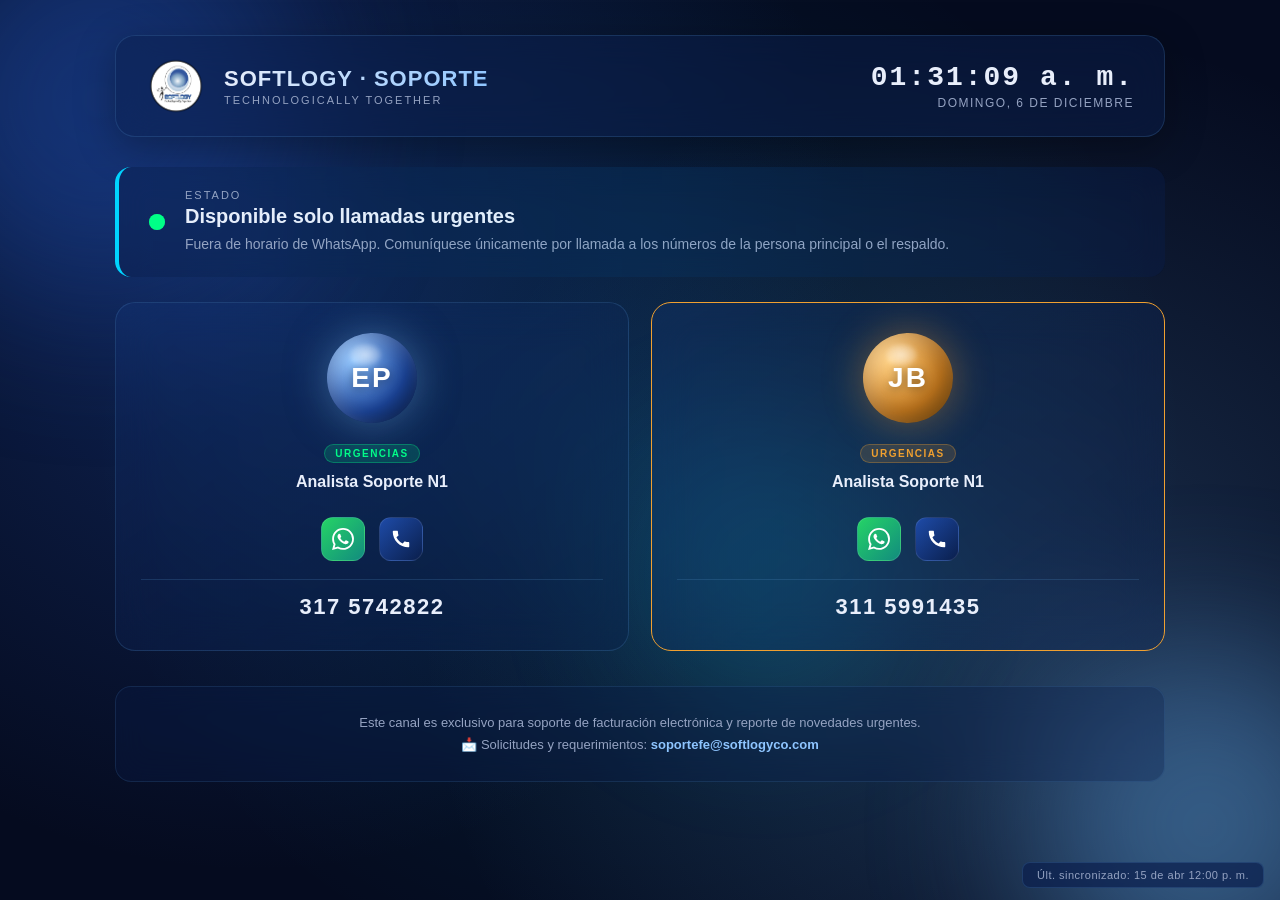
==== index.html @ dce845c4 "Update index.html" ====
<!DOCTYPE html>
<html lang="es">
<head>
<meta charset="UTF-8">
<meta name="viewport" content="width=device-width, initial-scale=1.0">
<title>Softlogy - Soporte Técnico</title>
<link rel="stylesheet" href="styles.css">
</head>
<body>
<div class="orb o1"></div>
<div class="orb o2"></div>
<div class="orb o3"></div>

<div class="container">

  <div class="header">
    <div class="brand">
      <img src="logo.png" alt="Softlogy" class="brand-logo">
      <div class="brand-text">
        <h1>SOFTLOGY &middot; SOPORTE</h1>
        <div class="tagline">Technologically Together</div>
      </div>
    </div>
    <div class="clock-box">
      <div class="clock" id="clock">--:--:--</div>
      <div class="date" id="date">&mdash;</div>
    </div>
  </div>

  <div class="shift-indicator">
    <div class="pulse-ring" id="pulse-ring"></div>
    <div class="shift-info">
      <div class="shift-label" id="shift-label">Estado</div>
      <div class="shift-name" id="shift-name">&mdash;</div>
      <div class="shift-message" id="shift-message">Cargando informaci&oacute;n de disponibilidad...</div>
    </div>
  </div>

  <div class="admin-only" id="week-indicator">Semana de rotaci&oacute;n: --</div>

  <div class="grid" id="contacts-grid">
    <div class="status-msg">Cargando contactos...</div>
  </div>

  <div id="fuera-horario" class="fuera-horario" style="display:none;">
    <div class="fuera-icon">&#x1F319;</div>
    <h2>Fuera de horario de atenci&oacute;n</h2>
    <p>Nuestro horario de soporte por WhatsApp es de <strong>lunes a domingo, 7:00 a.m. a 10:00 p.m.</strong></p>
    <div class="emergencia-box">
      <div class="emergencia-titulo">&#x1F4DE; Emergencias fuera de horario</div>
      <div class="emergencia-numeros">
        <a href="tel:+573115991435" class="emergencia-tel">311 5991435</a>
        <span class="emergencia-sep">/</span>
        <a href="tel:+573175014031" class="emergencia-tel">317 5014031</a>
      </div>
    </div>
    <div class="emergencia-correo">
      &#x1F4E9; Solicitudes y requerimientos: <a href="mailto:soportefe@softlogyco.com"><strong>soportefe@softlogyco.com</strong></a>
    </div>
  </div>

  <div class="footer">
    Este canal es exclusivo para soporte de facturaci&oacute;n electr&oacute;nica y reporte de novedades urgentes.<br>
    &#x1F4E9; Solicitudes y requerimientos: <strong>soportefe@softlogyco.com</strong>
  </div>

  <div class="bitacora" id="bitacora"></div>

</div>

<script>
// ============================================================
// CONFIG
// ============================================================
const TURNOS_URL  = 'turnos.json';
const PAREJAS_URL = 'parejas.json';
const ES_ADMIN = window.location.search.includes('admin');

// Simulaci\u00f3n de hora para pruebas: ?hora=0 ... ?hora=23
const HORA_SIMULADA = (function() {
  const m = window.location.search.match(/[?&]hora=(\d{1,2})/);
  if (!m) return null;
  const h = parseInt(m[1], 10);
  return (h >= 0 && h <= 23) ? h : null;
})();

// ============================================================
// SVG Icons
// ============================================================
const waSvg = '<svg class="ch-icon" viewBox="0 0 24 24"><path d="M17.472 14.382c-.297-.149-1.758-.867-2.03-.967-.273-.099-.471-.148-.67.15-.197.297-.767.966-.94 1.164-.173.199-.347.223-.644.075-.297-.15-1.255-.463-2.39-1.475-.883-.788-1.48-1.761-1.653-2.059-.173-.297-.018-.458.13-.606.134-.133.298-.347.446-.52.149-.174.198-.298.298-.497.099-.198.05-.371-.025-.52-.075-.149-.669-1.612-.916-2.207-.242-.579-.487-.5-.669-.51-.173-.008-.371-.01-.57-.01-.198 0-.52.074-.792.372-.272.297-1.04 1.016-1.04 2.479 0 1.462 1.065 2.875 1.213 3.074.149.198 2.096 3.2 5.077 4.487.709.306 1.262.489 1.694.625.712.227 1.36.195 1.871.118.571-.085 1.758-.719 2.006-1.413.248-.694.248-1.289.173-1.413-.074-.124-.272-.198-.57-.347m-5.421 7.403h-.004a9.87 9.87 0 01-5.031-1.378l-.361-.214-3.741.982.998-3.648-.235-.374a9.86 9.86 0 01-1.51-5.26c.001-5.45 4.436-9.884 9.888-9.884 2.64 0 5.122 1.03 6.988 2.898a9.825 9.825 0 012.893 6.994c-.003 5.45-4.437 9.884-9.885 9.884m8.413-18.297A11.815 11.815 0 0012.05 0C5.495 0 .16 5.335.157 11.892c0 2.096.547 4.142 1.588 5.945L.057 24l6.305-1.654a11.882 11.882 0 005.683 1.448h.005c6.554 0 11.89-5.335 11.893-11.893a11.821 11.821 0 00-3.48-8.413z"/></svg>';
const phoneSvg = '<svg class="ch-icon" viewBox="0 0 24 24"><path d="M20.01 15.38c-1.23 0-2.42-.2-3.53-.56-.35-.12-.74-.03-1.01.24l-1.57 1.97c-2.83-1.35-5.48-3.9-6.89-6.83l1.95-1.66c.27-.28.35-.67.24-1.02-.37-1.11-.56-2.3-.56-3.53 0-.54-.45-.99-.99-.99H4.19C3.65 3 3 3.24 3 3.99 3 13.28 10.73 21 20.01 21c.71 0 .99-.63.99-1.18v-3.45c0-.54-.45-.99-.99-.99z"/></svg>';

// ============================================================
// UTILIDADES
// ============================================================

function getSemanaRotacion(fechaInicio) {
  const inicio = new Date(fechaInicio + 'T00:00:00');
  const ahora  = new Date();
  const diffMs = ahora - inicio;
  const diffSemanas = Math.floor(diffMs / (7 * 24 * 60 * 60 * 1000));
  return (diffSemanas % 5) + 1;
}

function getTurnoActual() {
  const hora = (HORA_SIMULADA !== null) ? HORA_SIMULADA : new Date().getHours();
  if (hora >= 7 && hora < 16) return {
    tipo: 'diurno',
    nombre: 'Soporte disponible',
    mensaje: 'Nuestro equipo est\u00e1 listo para atenderle. Comun\u00edquese por WhatsApp o llamada.',
    disponible: true
  };
  if (hora >= 16 && hora < 22) return {
    tipo: 'tarde',
    nombre: 'Soporte disponible',
    mensaje: 'Estamos atendiendole. Comun\u00edquese con las l\u00edneas habilitadas.',
    disponible: true
  };
  return {
    tipo: 'noche',
    nombre: 'Disponible solo llamadas urgentes',
    mensaje: 'Fuera de horario de WhatsApp. Comun\u00edquese \u00fanicamente por llamada a los n\u00fameros de la persona principal o el respaldo.',
    disponible: true
  };
}

async function fetchJSON(url) {
  const res = await fetch(url + '?v=' + Date.now());
  if (!res.ok) throw new Error('No se pudo cargar ' + url);
  return res.json();
}

// ============================================================
// RENDER
// ============================================================

function crearTarjeta(nombre, telefono, rol, badge, isBackup, codigo) {
  const phoneClean = telefono.replace(/\s/g, '');
  const cod = codigo || nombre.charAt(0);
  const card = document.createElement('div');
  card.className = 'card' + (isBackup ? ' backup' : '');
  card.innerHTML =
    '<div class="card-orb">' + cod + '</div>' +
    '<div class="badge ' + (isBackup ? 'backup-badge' : 'active') + '">' + badge + '</div>' +
    '<div class="position">' + rol + '</div>' +
    '<div class="channels">' +
      '<a href="https://wa.me/57' + phoneClean + '" target="_blank" class="ch-btn wa" title="WhatsApp">' + waSvg + '</a>' +
      '<a href="tel:+57' + phoneClean + '" class="ch-btn tel" title="Llamar">' + phoneSvg + '</a>' +
    '</div>' +
    '<a href="tel:+57' + phoneClean + '" class="phone-display">' + telefono + '</a>';
  return card;
}

async function renderContactos() {
  const grid = document.getElementById('contacts-grid');
  const fueraHorario = document.getElementById('fuera-horario');
  const pulseRing = document.getElementById('pulse-ring');
  const turno = getTurnoActual();

  document.getElementById('shift-name').textContent = turno.nombre;
  document.getElementById('shift-message').textContent = turno.mensaje;
  document.getElementById('shift-label').textContent = turno.disponible ? 'Estado' : 'Estado';

  // Mostrar/ocultar elementos admin
  if (ES_ADMIN) {
    document.querySelectorAll('.admin-only').forEach(function(el) { el.style.display = ''; });
  }

  // Cambiar indicador visual según disponibilidad
  if (!turno.disponible) {
    pulseRing.classList.add('offline');
    document.querySelector('.shift-indicator').classList.add('offline');
  } else {
    pulseRing.classList.remove('offline');
    document.querySelector('.shift-indicator').classList.remove('offline');
  }

  let parejas, turnos;

  try {
    parejas = await fetchJSON(PAREJAS_URL);
  } catch (e) {
    grid.innerHTML = '<div class="status-msg error">Error al cargar configuraci\u00f3n: ' + e.message + '</div>';
    return;
  }

  const semana = getSemanaRotacion(parejas.semanaInicio);
  const rotacionActual = parejas.rotacion.find(function(r) { return r.semana === semana; });
  document.getElementById('week-indicator').textContent = 'Semana de rotaci\u00f3n: ' + semana + ' de 5';

  try {
    turnos = await fetchJSON(TURNOS_URL);
  } catch (e) {
    turnos = null;
  }

  grid.innerHTML = '';

  // Siempre mostrar contactos, ocultar panel de fuera de horario
  grid.style.display = '';
  fueraHorario.style.display = 'none';

  if (turno.tipo === 'diurno') {
    Object.keys(parejas.equipos).forEach(function(nombre) {
      if (rotacionActual && nombre === rotacionActual.soporte1) return;
      const persona = parejas.equipos[nombre];
      grid.appendChild(crearTarjeta(nombre, persona.tel, persona.rol, 'Disponible', false, persona.cod));
    });

  } else if (turno.tipo === 'tarde' || turno.tipo === 'noche') {
    if (rotacionActual) {
      const s1 = rotacionActual.soporte1;
      const s2 = rotacionActual.soporte2;
      const badgePrincipal = turno.tipo === 'noche' ? 'Urgencias' : 'Disponible';
      const badgeBackup    = turno.tipo === 'noche' ? 'Urgencias' : 'Respaldo';
      if (s1 && parejas.equipos[s1]) {
        grid.appendChild(crearTarjeta(s1, parejas.equipos[s1].tel, parejas.equipos[s1].rol, badgePrincipal, false, parejas.equipos[s1].cod));
      }
      if (s2 && parejas.equipos[s2]) {
        grid.appendChild(crearTarjeta(s2, parejas.equipos[s2].tel, parejas.equipos[s2].rol, badgeBackup, true, parejas.equipos[s2].cod));
      }
    }
  }

  if (grid.children.length === 0) {
    grid.innerHTML = '<div class="status-msg">No hay contactos disponibles en este momento.</div>';
  }

  // Bitácora
  const bitacora = document.getElementById('bitacora');
  if (turnos && turnos.actualizado) {
    const fecha = new Date(turnos.actualizado);
    bitacora.textContent = '\u00dalt. sincronizado: ' +
      fecha.toLocaleDateString('es-CO', { day: 'numeric', month: 'short' }) + ' ' +
      fecha.toLocaleTimeString('es-CO', { hour: '2-digit', minute: '2-digit', hour12: true });
  }
}

// ============================================================
// RELOJ
// ============================================================
function actualizarReloj() {
  const ahora = new Date();
  document.getElementById('clock').textContent = ahora.toLocaleTimeString('es-CO', { hour: '2-digit', minute: '2-digit', second: '2-digit', hour12: true });
  document.getElementById('date').textContent  = ahora.toLocaleDateString('es-CO', { weekday: 'long', day: 'numeric', month: 'long' });
}

// ============================================================
// INIT
// ============================================================
renderContactos();
actualizarReloj();
setInterval(actualizarReloj, 1000);
setInterval(renderContactos, 5 * 60 * 1000);
</script>
</body>
</html>
---- styles.css ----
/* ========================================
   SOFTLOGY - Soporte Disponible
   Paleta basada en el logo corporativo
   ======================================== */

* { box-sizing: border-box; margin: 0; padding: 0; }

:root {
  --sl-blue-deep: #0a1f4d;
  --sl-blue-mid: #1e4ba8;
  --sl-blue-light: #5b9bd5;
  --sl-blue-glow: #8ec5ff;
  --sl-accent: #00d4ff;
  --sl-bg-dark: #050b1f;
  --sl-bg-card: rgba(255, 255, 255, 0.05);
  --sl-text: #e8eefb;
  --sl-text-dim: #95a3c2;
  --sl-green: #00ff88;
  --sl-backup: #f0a030;
}

body {
  font-family: 'Segoe UI', 'Inter', Arial, sans-serif;
  background: var(--sl-bg-dark);
  background-image:
    radial-gradient(circle at 20% 30%, rgba(30, 75, 168, 0.4), transparent 50%),
    radial-gradient(circle at 80% 70%, rgba(91, 155, 213, 0.25), transparent 50%),
    radial-gradient(circle at 50% 50%, rgba(0, 212, 255, 0.1), transparent 70%);
  min-height: 100vh;
  color: var(--sl-text);
  overflow-x: hidden;
  position: relative;
}

/* ---- Animated background orbs ---- */
.orb {
  position: fixed;
  border-radius: 50%;
  filter: blur(80px);
  opacity: 0.5;
  animation: float 20s infinite ease-in-out;
  pointer-events: none;
  z-index: 0;
}
.orb.o1 { width: 400px; height: 400px; background: var(--sl-blue-mid); top: -100px; left: -100px; }
.orb.o2 { width: 350px; height: 350px; background: var(--sl-blue-light); bottom: -100px; right: -100px; animation-delay: -10s; }
.orb.o3 { width: 250px; height: 250px; background: var(--sl-accent); top: 50%; left: 50%; animation-delay: -5s; opacity: 0.2; }

@keyframes float {
  0%, 100% { transform: translate(0, 0) scale(1); }
  33% { transform: translate(50px, -30px) scale(1.1); }
  66% { transform: translate(-30px, 50px) scale(0.95); }
}

/* ---- Container ---- */
.container {
  position: relative;
  z-index: 1;
  max-width: 1100px;
  margin: 0 auto;
  padding: 35px 25px 60px;
}

/* ---- Header ---- */
.header {
  display: flex;
  justify-content: space-between;
  align-items: center;
  padding: 20px 30px;
  background: rgba(10, 31, 77, 0.5);
  backdrop-filter: blur(20px);
  border: 1px solid rgba(91, 155, 213, 0.2);
  border-radius: 20px;
  margin-bottom: 30px;
  box-shadow: 0 10px 40px rgba(0, 0, 0, 0.3);
}

.brand {
  display: flex;
  align-items: center;
  gap: 18px;
}

.brand-logo {
  width: 60px;
  height: 60px;
  border-radius: 50%;
  object-fit: contain;
  flex-shrink: 0;
}

.brand-text h1 {
  font-size: 22px;
  font-weight: 700;
  letter-spacing: 1px;
  background: linear-gradient(120deg, var(--sl-text) 0%, var(--sl-blue-glow) 100%);
  -webkit-background-clip: text;
  -webkit-text-fill-color: transparent;
  background-clip: text;
}

.brand-text .tagline {
  font-size: 11px;
  color: var(--sl-text-dim);
  text-transform: uppercase;
  letter-spacing: 2px;
  margin-top: 2px;
}

.clock-box { text-align: right; }

.clock {
  font-size: 28px;
  font-weight: 600;
  color: var(--sl-text);
  font-family: 'Courier New', monospace;
  letter-spacing: 2px;
}

.date {
  font-size: 12px;
  color: var(--sl-text-dim);
  margin-top: 3px;
  text-transform: uppercase;
  letter-spacing: 1.5px;
}

/* ---- Shift Indicator ---- */
.shift-indicator {
  display: flex;
  align-items: center;
  gap: 20px;
  padding: 22px 30px;
  background: rgba(10, 31, 77, 0.4);
  backdrop-filter: blur(15px);
  border-radius: 16px;
  margin-bottom: 25px;
  border-left: 4px solid var(--sl-accent);
  position: relative;
  overflow: hidden;
}

.shift-indicator::before {
  content: '';
  position: absolute;
  top: 0; left: 0;
  width: 100%; height: 100%;
  background: linear-gradient(90deg, transparent, rgba(0, 212, 255, 0.05), transparent);
  animation: scan 4s infinite linear;
}

@keyframes scan {
  0% { transform: translateX(-100%); }
  100% { transform: translateX(100%); }
}

.pulse-ring {
  position: relative;
  width: 16px; height: 16px;
  flex-shrink: 0;
}

.pulse-ring::before, .pulse-ring::after {
  content: '';
  position: absolute;
  top: 50%; left: 50%;
  width: 100%; height: 100%;
  border-radius: 50%;
  background: var(--sl-green);
  transform: translate(-50%, -50%);
}

.pulse-ring::after {
  animation: ping 2s infinite;
  opacity: 0.5;
}

@keyframes ping {
  0% { transform: translate(-50%, -50%) scale(1); opacity: 0.6; }
  100% { transform: translate(-50%, -50%) scale(3); opacity: 0; }
}

.shift-info { flex: 1; }

.shift-label {
  font-size: 11px;
  text-transform: uppercase;
  letter-spacing: 2px;
  color: var(--sl-text-dim);
  margin-bottom: 4px;
}

.shift-name {
  font-size: 20px;
  font-weight: 700;
  color: var(--sl-text);
}

.shift-message {
  font-size: 14px;
  color: var(--sl-text-dim);
  margin-top: 6px;
  line-height: 1.5;
}

/* ---- Semana indicator ---- */
.week-indicator {
  display: inline-block;
  padding: 6px 16px;
  background: rgba(30, 75, 168, 0.3);
  border: 1px solid rgba(91, 155, 213, 0.25);
  border-radius: 30px;
  font-size: 12px;
  color: var(--sl-blue-glow);
  letter-spacing: 1px;
  margin-bottom: 20px;
}

/* ---- Contacts Grid ---- */
.grid {
  display: grid;
  grid-template-columns: repeat(auto-fit, minmax(280px, 1fr));
  gap: 22px;
  margin-bottom: 35px;
}

.card {
  background: linear-gradient(145deg, rgba(30, 75, 168, 0.15), rgba(10, 31, 77, 0.3));
  backdrop-filter: blur(20px);
  border: 1px solid rgba(91, 155, 213, 0.2);
  border-radius: 20px;
  padding: 30px 25px;
  text-align: center;
  transition: all 0.4s cubic-bezier(0.4, 0, 0.2, 1);
  position: relative;
  overflow: hidden;
}

.card::before {
  content: '';
  position: absolute;
  top: -2px; left: -2px; right: -2px; bottom: -2px;
  background: linear-gradient(45deg, transparent, var(--sl-accent), transparent);
  border-radius: 20px;
  opacity: 0;
  z-index: -1;
  transition: opacity 0.4s;
}

.card:hover {
  transform: translateY(-6px);
  border-color: var(--sl-accent);
  box-shadow: 0 20px 50px rgba(0, 212, 255, 0.2);
}

.card:hover::before { opacity: 1; }

.card.backup {
  border-color: var(--sl-backup);
}

.card.backup:hover {
  border-color: var(--sl-backup);
  box-shadow: 0 20px 50px rgba(240, 160, 48, 0.2);
}

.card-orb {
  width: 90px; height: 90px;
  margin: 0 auto 20px;
  border-radius: 50%;
  background: radial-gradient(circle at 30% 30%, var(--sl-blue-glow), var(--sl-blue-mid) 60%, var(--sl-blue-deep));
  box-shadow:
    0 0 40px rgba(91, 155, 213, 0.5),
    inset -10px -10px 30px rgba(0, 0, 0, 0.3),
    inset 10px 10px 20px rgba(255, 255, 255, 0.2);
  display: flex;
  align-items: center;
  justify-content: center;
  color: white;
  font-size: 28px;
  font-weight: 800;
  letter-spacing: 2px;
  text-shadow: 0 2px 10px rgba(0, 0, 0, 0.4);
  position: relative;
}

.card-orb::after {
  content: '';
  position: absolute;
  top: 12%; left: 25%;
  width: 35%; height: 25%;
  background: radial-gradient(ellipse, rgba(255, 255, 255, 0.6), transparent);
  border-radius: 50%;
  filter: blur(2px);
}

.card.backup .card-orb {
  background: radial-gradient(circle at 30% 30%, #ffd080, #d08020 60%, #805010);
  box-shadow: 0 0 40px rgba(240, 160, 48, 0.4),
    inset -10px -10px 30px rgba(0, 0, 0, 0.3),
    inset 10px 10px 20px rgba(255, 255, 255, 0.2);
}

.role {
  font-size: 11px;
  text-transform: uppercase;
  letter-spacing: 2px;
  color: var(--sl-accent);
  margin-bottom: 6px;
  font-weight: 600;
}

.card.backup .role {
  color: var(--sl-backup);
}

.badge {
  display: inline-block;
  padding: 3px 10px;
  border-radius: 20px;
  font-size: 10px;
  font-weight: 700;
  text-transform: uppercase;
  letter-spacing: 1.5px;
  margin-bottom: 10px;
}

.badge.active {
  background: rgba(0, 255, 136, 0.15);
  color: var(--sl-green);
  border: 1px solid rgba(0, 255, 136, 0.3);
}

.badge.backup-badge {
  background: rgba(240, 160, 48, 0.15);
  color: var(--sl-backup);
  border: 1px solid rgba(240, 160, 48, 0.3);
}

.position {
  font-size: 16px;
  font-weight: 600;
  color: var(--sl-text);
  margin-bottom: 22px;
  min-height: 22px;
}

.channels {
  display: flex;
  justify-content: center;
  gap: 14px;
  margin-bottom: 18px;
}

.ch-btn {
  width: 44px; height: 44px;
  border-radius: 12px;
  display: flex;
  align-items: center;
  justify-content: center;
  text-decoration: none;
  transition: all 0.3s;
  border: 1px solid rgba(255, 255, 255, 0.1);
}

.ch-btn.wa {
  background: linear-gradient(135deg, #25D366, #128C7E);
  color: white;
}

.ch-btn.tel {
  background: linear-gradient(135deg, var(--sl-blue-mid), var(--sl-blue-deep));
  color: white;
}

.ch-btn:hover {
  transform: translateY(-2px) scale(1.05);
  box-shadow: 0 8px 20px rgba(0, 0, 0, 0.3);
}

.ch-icon { width: 22px; height: 22px; fill: currentColor; }

.phone-display {
  display: block;
  text-decoration: none;
  color: var(--sl-text);
  font-size: 22px;
  font-weight: 600;
  letter-spacing: 1.5px;
  padding-top: 14px;
  border-top: 1px solid rgba(91, 155, 213, 0.2);
  transition: color 0.3s;
}

.phone-display:hover { color: var(--sl-accent); }
.card.backup .phone-display:hover { color: var(--sl-backup); }

/* ---- Error / Loading ---- */
.status-msg {
  grid-column: 1 / -1;
  text-align: center;
  padding: 40px;
  color: var(--sl-text-dim);
  font-size: 15px;
}

.status-msg.error { color: #ff6b6b; }

/* ---- Footer ---- */
.footer {
  text-align: center;
  padding: 25px;
  background: rgba(10, 31, 77, 0.3);
  backdrop-filter: blur(15px);
  border-radius: 16px;
  border: 1px solid rgba(91, 155, 213, 0.15);
  font-size: 13px;
  color: var(--sl-text-dim);
  line-height: 1.7;
}

.footer strong { color: var(--sl-blue-glow); }

/* ---- Admin only ---- */
.admin-only { display: none; }

/* ---- Bitácora ---- */
.bitacora {
  position: fixed;
  bottom: 12px;
  right: 16px;
  padding: 6px 14px;
  background: rgba(10, 31, 77, 0.7);
  backdrop-filter: blur(10px);
  border: 1px solid rgba(91, 155, 213, 0.2);
  border-radius: 8px;
  font-size: 11px;
  color: var(--sl-text-dim);
  letter-spacing: 0.5px;
  z-index: 10;
}

/* ---- Fuera de horario ---- */
.fuera-horario {
  text-align: center;
  padding: 50px 30px;
  background: rgba(10, 31, 77, 0.3);
  backdrop-filter: blur(15px);
  border-radius: 20px;
  border: 1px solid rgba(91, 155, 213, 0.15);
  margin-bottom: 35px;
}

.fuera-icon { font-size: 48px; margin-bottom: 16px; }

.fuera-horario h2 {
  font-size: 22px;
  color: var(--sl-text);
  margin-bottom: 10px;
  font-weight: 700;
}

.fuera-horario p {
  color: var(--sl-text-dim);
  font-size: 15px;
  margin-bottom: 28px;
  line-height: 1.6;
}

.emergencia-box {
  background: rgba(30, 75, 168, 0.2);
  border: 1px solid rgba(91, 155, 213, 0.25);
  border-radius: 14px;
  padding: 22px;
  margin-bottom: 20px;
  display: inline-block;
}

.emergencia-titulo {
  font-size: 13px;
  color: var(--sl-text-dim);
  text-transform: uppercase;
  letter-spacing: 1.5px;
  margin-bottom: 12px;
}

.emergencia-numeros {
  display: flex;
  align-items: center;
  justify-content: center;
  gap: 12px;
}

.emergencia-tel {
  font-size: 24px;
  font-weight: 700;
  color: var(--sl-text);
  text-decoration: none;
  letter-spacing: 1px;
  transition: color 0.3s;
}

.emergencia-tel:hover { color: var(--sl-accent); }

.emergencia-sep { color: var(--sl-text-dim); font-size: 20px; }

.emergencia-correo {
  font-size: 14px;
  color: var(--sl-text-dim);
  line-height: 1.6;
}

.emergencia-correo a {
  color: var(--sl-blue-glow);
  text-decoration: none;
}

.emergencia-correo a:hover { text-decoration: underline; }

/* ---- Offline indicator ---- */
.pulse-ring.offline::before { background: var(--sl-backup); }
.pulse-ring.offline::after { background: var(--sl-backup); }
.shift-indicator.offline { border-left-color: var(--sl-backup); }

/* ---- Responsive ---- */
@media (max-width: 600px) {
  .header { flex-direction: column; gap: 15px; text-align: center; }
  .clock { font-size: 22px; }
  .brand-text h1 { font-size: 18px; }
  .grid { grid-template-columns: 1fr; }
  .card { padding: 24px 20px; }
  .emergencia-numeros { flex-direction: column; gap: 6px; }
  .emergencia-sep { display: none; }
  .emergencia-tel { font-size: 20px; }
  .fuera-horario { padding: 30px 20px; }
}
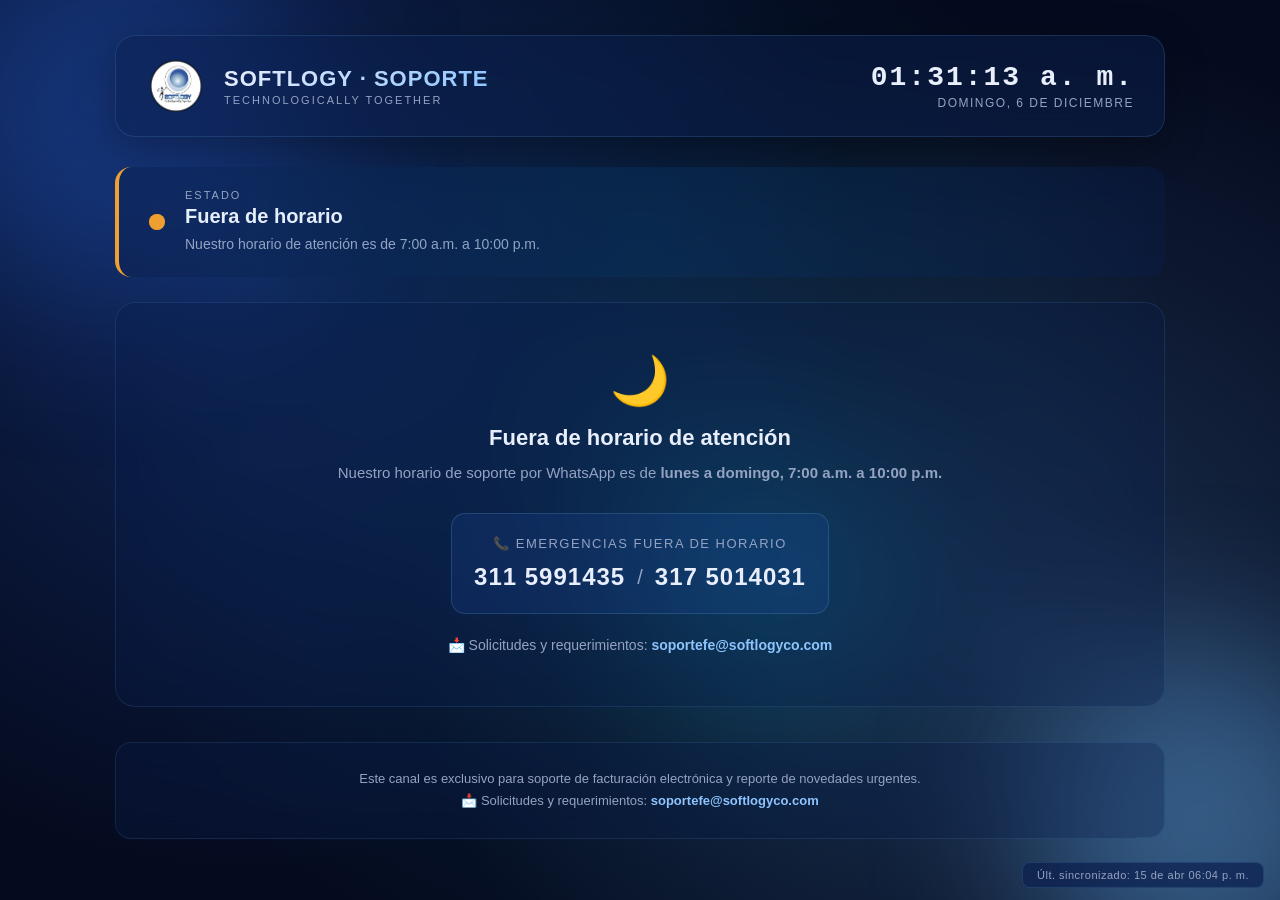
==== commit 0dd27cd3: "permisos" ====
--- a/index.html
+++ b/index.html
@@ -76,14 +76,6 @@
 const PAREJAS_URL = 'parejas.json';
 const ES_ADMIN = window.location.search.includes('admin');
 
-// Simulaci\u00f3n de hora para pruebas: ?hora=0 ... ?hora=23
-const HORA_SIMULADA = (function() {
-  const m = window.location.search.match(/[?&]hora=(\d{1,2})/);
-  if (!m) return null;
-  const h = parseInt(m[1], 10);
-  return (h >= 0 && h <= 23) ? h : null;
-})();
-
 // ============================================================
 // SVG Icons
 // ============================================================
@@ -103,7 +95,7 @@
 }
 
 function getTurnoActual() {
-  const hora = (HORA_SIMULADA !== null) ? HORA_SIMULADA : new Date().getHours();
+  const hora = new Date().getHours();
   if (hora >= 7 && hora < 16) return {
     tipo: 'diurno',
     nombre: 'Soporte disponible',
@@ -118,9 +110,9 @@
   };
   return {
     tipo: 'noche',
-    nombre: 'Disponible solo llamadas urgentes',
-    mensaje: 'Fuera de horario de WhatsApp. Comun\u00edquese \u00fanicamente por llamada a los n\u00fameros de la persona principal o el respaldo.',
-    disponible: true
+    nombre: 'Fuera de horario',
+    mensaje: 'Nuestro horario de atenci\u00f3n es de 7:00 a.m. a 10:00 p.m.',
+    disponible: false
   };
 }
 
@@ -194,36 +186,57 @@
     turnos = null;
   }
 
+  // Construir set de teléfonos marcados como no disponibles (licencia/permiso) desde turnos.json
+  // Power Automate escribe noDisponible:true/false en cada contacto, según timesOff activo.
+  const telsNoDisp = {};
+  if (turnos && Array.isArray(turnos.contactos)) {
+    turnos.contactos.forEach(function(c) {
+      if (c && c.noDisponible && c.tel) {
+        const telClean = String(c.tel).replace(/\s/g, '');
+        telsNoDisp[telClean] = true;
+      }
+    });
+  }
+  function estaNoDispPorTel(telRaw) {
+    return telsNoDisp[String(telRaw).replace(/\s/g, '')] === true;
+  }
+
   grid.innerHTML = '';
 
-  // Siempre mostrar contactos, ocultar panel de fuera de horario
-  grid.style.display = '';
-  fueraHorario.style.display = 'none';
-
-  if (turno.tipo === 'diurno') {
-    Object.keys(parejas.equipos).forEach(function(nombre) {
-      if (rotacionActual && nombre === rotacionActual.soporte1) return;
-      const persona = parejas.equipos[nombre];
-      grid.appendChild(crearTarjeta(nombre, persona.tel, persona.rol, 'Disponible', false, persona.cod));
-    });
-
-  } else if (turno.tipo === 'tarde' || turno.tipo === 'noche') {
-    if (rotacionActual) {
-      const s1 = rotacionActual.soporte1;
-      const s2 = rotacionActual.soporte2;
-      const badgePrincipal = turno.tipo === 'noche' ? 'Urgencias' : 'Disponible';
-      const badgeBackup    = turno.tipo === 'noche' ? 'Urgencias' : 'Respaldo';
-      if (s1 && parejas.equipos[s1]) {
-        grid.appendChild(crearTarjeta(s1, parejas.equipos[s1].tel, parejas.equipos[s1].rol, badgePrincipal, false, parejas.equipos[s1].cod));
-      }
-      if (s2 && parejas.equipos[s2]) {
-        grid.appendChild(crearTarjeta(s2, parejas.equipos[s2].tel, parejas.equipos[s2].rol, badgeBackup, true, parejas.equipos[s2].cod));
+  if (turno.tipo === 'noche') {
+    // FUERA DE HORARIO: ocultar grid, mostrar panel de emergencia
+    grid.style.display = 'none';
+    fueraHorario.style.display = 'block';
+
+  } else {
+    // EN HORARIO: mostrar contactos
+    grid.style.display = '';
+    fueraHorario.style.display = 'none';
+
+    if (turno.tipo === 'diurno') {
+      Object.keys(parejas.equipos).forEach(function(nombre) {
+        if (rotacionActual && nombre === rotacionActual.soporte1) return;
+        const persona = parejas.equipos[nombre];
+        if (estaNoDispPorTel(persona.tel)) return; // excluir licencia/permiso activo
+        grid.appendChild(crearTarjeta(nombre, persona.tel, persona.rol, 'Disponible', false, persona.cod));
+      });
+
+    } else if (turno.tipo === 'tarde') {
+      if (rotacionActual) {
+        const s1 = rotacionActual.soporte1;
+        const s2 = rotacionActual.soporte2;
+        if (s1 && parejas.equipos[s1] && !estaNoDispPorTel(parejas.equipos[s1].tel)) {
+          grid.appendChild(crearTarjeta(s1, parejas.equipos[s1].tel, parejas.equipos[s1].rol, 'Disponible', false, parejas.equipos[s1].cod));
+        }
+        if (s2 && parejas.equipos[s2] && !estaNoDispPorTel(parejas.equipos[s2].tel)) {
+          grid.appendChild(crearTarjeta(s2, parejas.equipos[s2].tel, parejas.equipos[s2].rol, 'Respaldo', true, parejas.equipos[s2].cod));
+        }
       }
     }
-  }
-
-  if (grid.children.length === 0) {
-    grid.innerHTML = '<div class="status-msg">No hay contactos disponibles en este momento.</div>';
+
+    if (grid.children.length === 0) {
+      grid.innerHTML = '<div class="status-msg">No hay contactos disponibles en este momento.</div>';
+    }
   }
 
   // Bitácora
@@ -254,4 +267,4 @@
 setInterval(renderContactos, 5 * 60 * 1000);
 </script>
 </body>
-</html>
+</html>
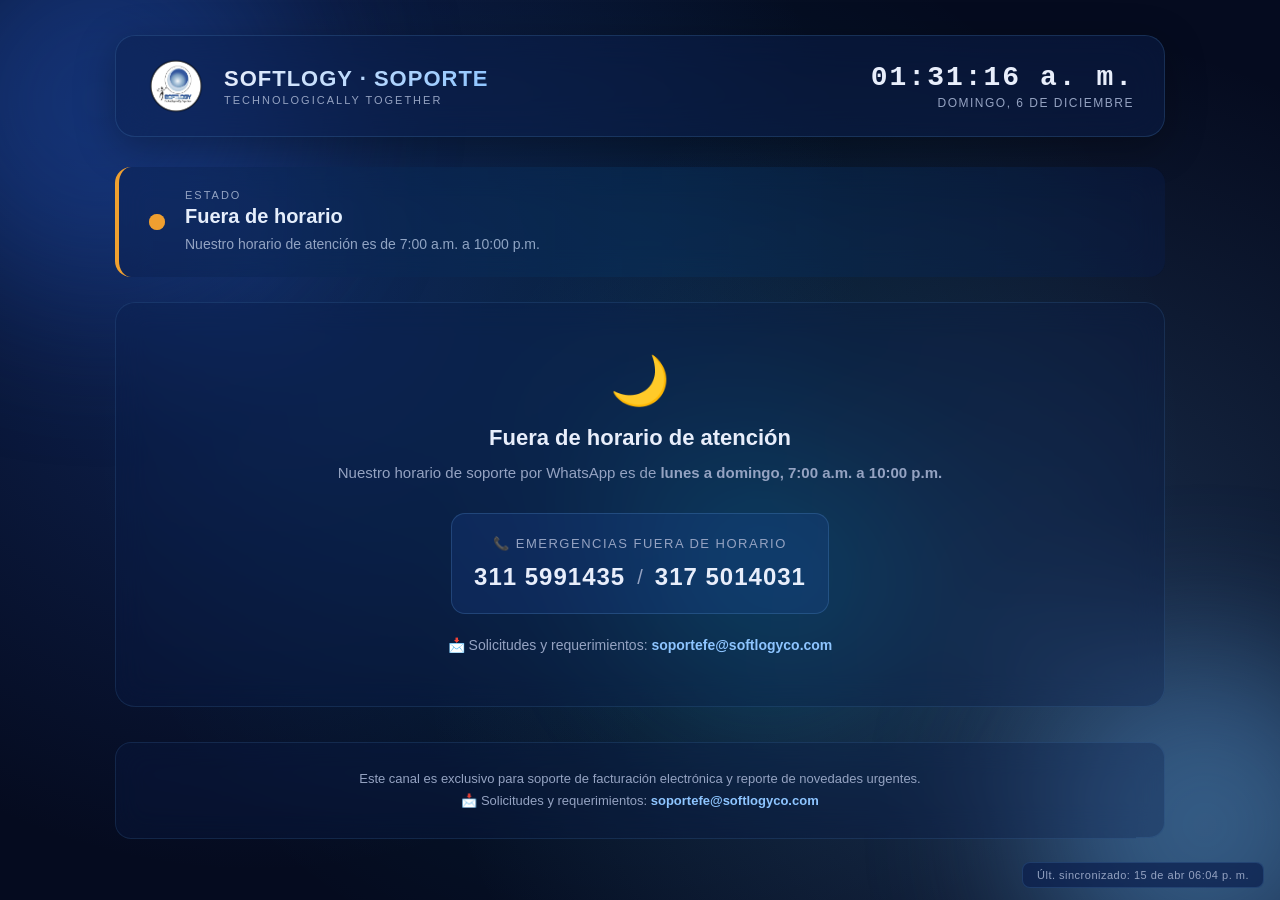
==== commit d919590f: "Update index.html" ====
--- a/index.html
+++ b/index.html
@@ -95,7 +95,15 @@
 }
 
 function getTurnoActual() {
-  const hora = new Date().getHours();
+  // Simulación de hora via ?hora=NN (solo modo admin, para pruebas)
+  const params = new URLSearchParams(window.location.search);
+  const horaParam = params.get('hora');
+  let hora;
+  if (ES_ADMIN && horaParam !== null && !isNaN(parseInt(horaParam, 10))) {
+    hora = parseInt(horaParam, 10);
+  } else {
+    hora = new Date().getHours();
+  }
   if (hora >= 7 && hora < 16) return {
     tipo: 'diurno',
     nombre: 'Soporte disponible',
@@ -267,4 +275,4 @@
 setInterval(renderContactos, 5 * 60 * 1000);
 </script>
 </body>
-</html>+</html>
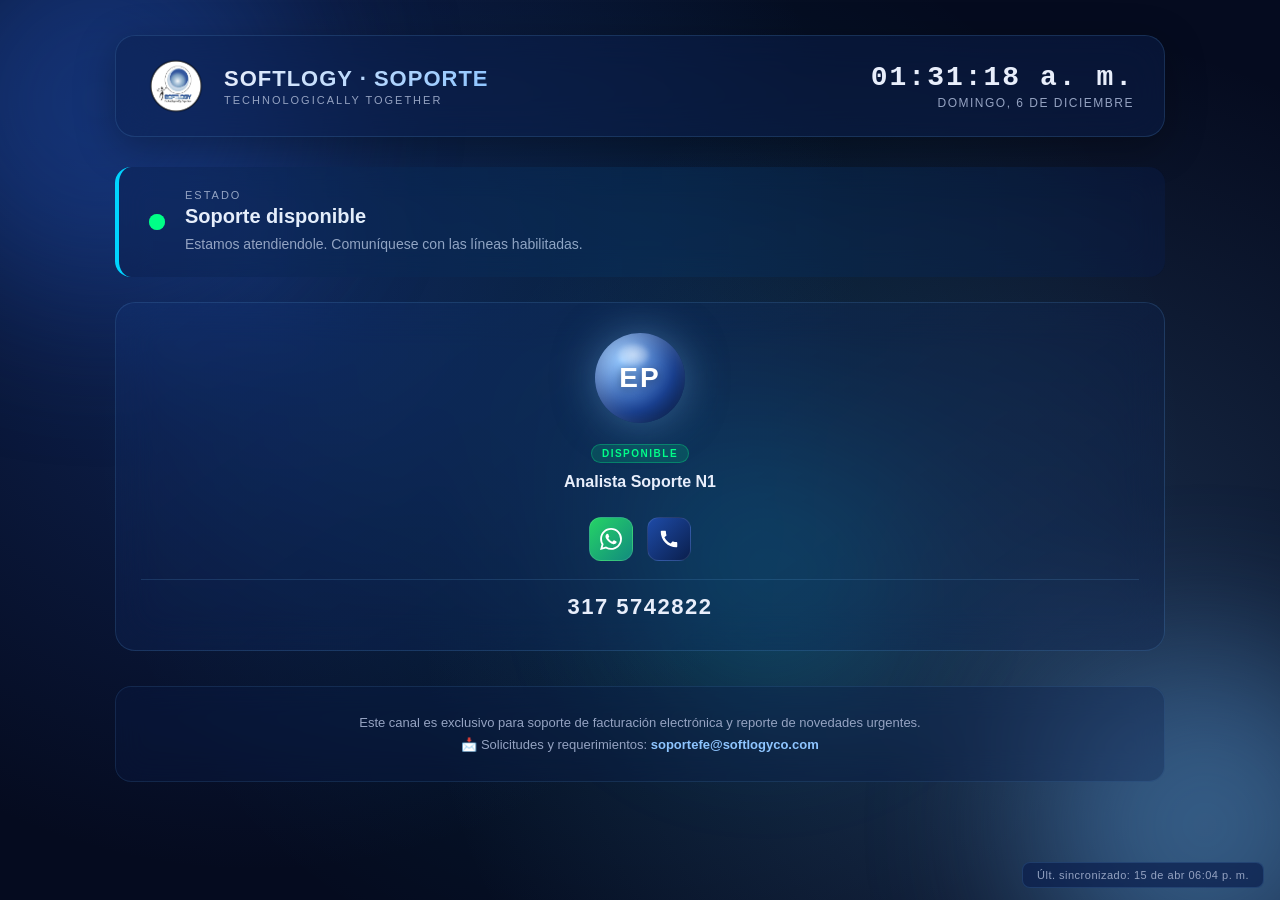
==== commit de2d7a1b: "Update index.html" ====
--- a/index.html
+++ b/index.html
@@ -118,9 +118,9 @@
   };
   return {
     tipo: 'noche',
-    nombre: 'Fuera de horario',
-    mensaje: 'Nuestro horario de atenci\u00f3n es de 7:00 a.m. a 10:00 p.m.',
-    disponible: false
+    nombre: 'Soporte disponible',
+    mensaje: 'Estamos atendiendole. Comun\u00edquese con las l\u00edneas habilitadas.',
+    disponible: true
   };
 }
 
@@ -166,14 +166,9 @@
     document.querySelectorAll('.admin-only').forEach(function(el) { el.style.display = ''; });
   }
 
-  // Cambiar indicador visual según disponibilidad
-  if (!turno.disponible) {
-    pulseRing.classList.add('offline');
-    document.querySelector('.shift-indicator').classList.add('offline');
-  } else {
-    pulseRing.classList.remove('offline');
-    document.querySelector('.shift-indicator').classList.remove('offline');
-  }
+  // Siempre disponible: limpiar cualquier estado offline previo
+  pulseRing.classList.remove('offline');
+  document.querySelector('.shift-indicator').classList.remove('offline');
 
   let parejas, turnos;
 
@@ -210,41 +205,33 @@
   }
 
   grid.innerHTML = '';
-
-  if (turno.tipo === 'noche') {
-    // FUERA DE HORARIO: ocultar grid, mostrar panel de emergencia
-    grid.style.display = 'none';
-    fueraHorario.style.display = 'block';
+  grid.style.display = '';
+  fueraHorario.style.display = 'none';
+
+  if (turno.tipo === 'diurno') {
+    Object.keys(parejas.equipos).forEach(function(nombre) {
+      if (rotacionActual && nombre === rotacionActual.soporte1) return;
+      const persona = parejas.equipos[nombre];
+      if (estaNoDispPorTel(persona.tel)) return; // excluir licencia/permiso activo
+      grid.appendChild(crearTarjeta(nombre, persona.tel, persona.rol, 'Disponible', false, persona.cod));
+    });
 
   } else {
-    // EN HORARIO: mostrar contactos
-    grid.style.display = '';
-    fueraHorario.style.display = 'none';
-
-    if (turno.tipo === 'diurno') {
-      Object.keys(parejas.equipos).forEach(function(nombre) {
-        if (rotacionActual && nombre === rotacionActual.soporte1) return;
-        const persona = parejas.equipos[nombre];
-        if (estaNoDispPorTel(persona.tel)) return; // excluir licencia/permiso activo
-        grid.appendChild(crearTarjeta(nombre, persona.tel, persona.rol, 'Disponible', false, persona.cod));
-      });
-
-    } else if (turno.tipo === 'tarde') {
-      if (rotacionActual) {
-        const s1 = rotacionActual.soporte1;
-        const s2 = rotacionActual.soporte2;
-        if (s1 && parejas.equipos[s1] && !estaNoDispPorTel(parejas.equipos[s1].tel)) {
-          grid.appendChild(crearTarjeta(s1, parejas.equipos[s1].tel, parejas.equipos[s1].rol, 'Disponible', false, parejas.equipos[s1].cod));
-        }
-        if (s2 && parejas.equipos[s2] && !estaNoDispPorTel(parejas.equipos[s2].tel)) {
-          grid.appendChild(crearTarjeta(s2, parejas.equipos[s2].tel, parejas.equipos[s2].rol, 'Respaldo', true, parejas.equipos[s2].cod));
-        }
+    // Tarde (16-22) y Noche (22-7): soporte1 (en turno) + soporte2 (respaldo) segun rotacion
+    if (rotacionActual) {
+      const s1 = rotacionActual.soporte1;
+      const s2 = rotacionActual.soporte2;
+      if (s1 && parejas.equipos[s1] && !estaNoDispPorTel(parejas.equipos[s1].tel)) {
+        grid.appendChild(crearTarjeta(s1, parejas.equipos[s1].tel, parejas.equipos[s1].rol, 'Disponible', false, parejas.equipos[s1].cod));
+      }
+      if (s2 && parejas.equipos[s2] && !estaNoDispPorTel(parejas.equipos[s2].tel)) {
+        grid.appendChild(crearTarjeta(s2, parejas.equipos[s2].tel, parejas.equipos[s2].rol, 'Respaldo', true, parejas.equipos[s2].cod));
       }
     }
-
-    if (grid.children.length === 0) {
-      grid.innerHTML = '<div class="status-msg">No hay contactos disponibles en este momento.</div>';
-    }
+  }
+
+  if (grid.children.length === 0) {
+    grid.innerHTML = '<div class="status-msg">No hay contactos disponibles en este momento.</div>';
   }
 
   // Bitácora
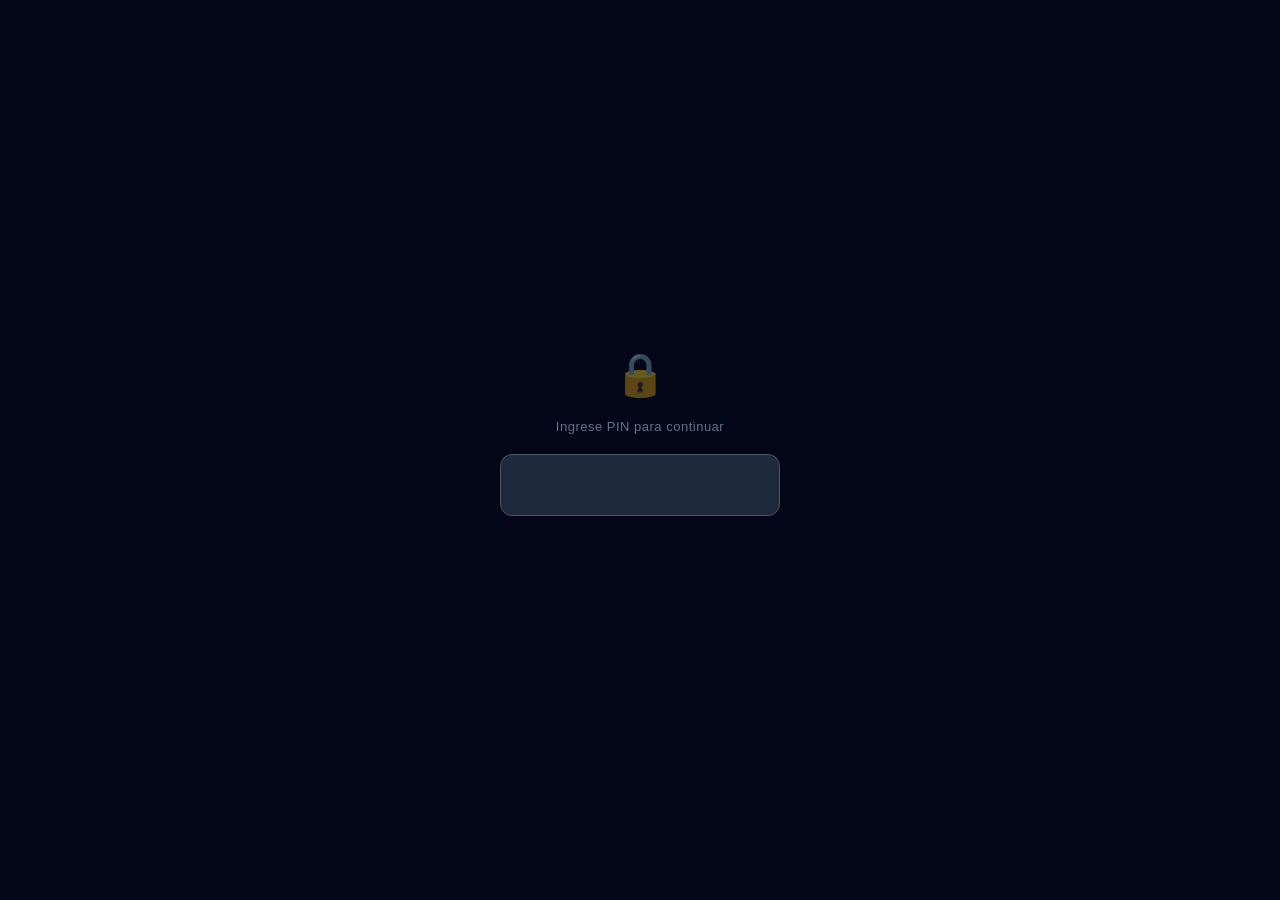
==== commit 2ec87c47: "Update index.html" ====
--- a/index.html
+++ b/index.html
@@ -2,264 +2,310 @@
 <html lang="es">
 <head>
 <meta charset="UTF-8">
-<meta name="viewport" content="width=device-width, initial-scale=1.0">
-<title>Softlogy - Soporte Técnico</title>
-<link rel="stylesheet" href="styles.css">
+<meta name="viewport" content="width=device-width, initial-scale=1, maximum-scale=1, user-scalable=no">
+<meta name="apple-mobile-web-app-capable" content="yes">
+<meta name="apple-mobile-web-app-status-bar-style" content="black-translucent">
+<meta name="apple-mobile-web-app-title" content="Panel">
+<meta name="theme-color" content="#0f172a">
+<title>Panel Soporte</title>
+<style>
+  * { box-sizing: border-box; margin: 0; padding: 0; }
+  html, body { height: 100%; }
+  body {
+    font-family: -apple-system, BlinkMacSystemFont, "Segoe UI", Roboto, "Helvetica Neue", Arial, sans-serif;
+    background: #0f172a; color: #e2e8f0; min-height: 100vh;
+    -webkit-font-smoothing: antialiased; -webkit-tap-highlight-color: transparent;
+    padding-bottom: env(safe-area-inset-bottom); padding-top: env(safe-area-inset-top);
+  }
+  .hidden { display: none !important; }
+
+  /* PIN GATE */
+  .pin-gate { position:fixed; inset:0; background:#020617; display:flex; align-items:center; justify-content:center; z-index:9999; padding:24px; }
+  .pin-box { display:flex; flex-direction:column; align-items:center; gap:20px; max-width:280px; width:100%; }
+  .pin-icon { font-size:42px; opacity:0.4; }
+  .pin-label { font-size:13px; color:#64748b; text-align:center; letter-spacing:0.5px; }
+  .pin-input { font-size:28px; letter-spacing:12px; text-align:center; padding:14px 12px 14px 24px; width:100%; background:#1e293b; border:1px solid #334155; border-radius:12px; color:#f1f5f9; outline:none; font-family:inherit; transition:border-color .15s; }
+  .pin-input:focus { border-color:#475569; }
+  .pin-input.error { border-color:#b91c1c; animation:shake .25s ease; }
+  @keyframes shake { 0%,100%{transform:translateX(0)} 25%{transform:translateX(-6px)} 75%{transform:translateX(6px)} }
+  .pin-error { font-size:12px; color:#ef4444; height:14px; }
+
+  /* APP */
+  .app { max-width:640px; margin:0 auto; padding:16px 14px 80px; }
+
+  /* HEADER */
+  .app-header { background:linear-gradient(135deg,#1e293b,#0f172a); border:1px solid #1e293b; border-radius:16px; padding:16px; margin-bottom:16px; }
+  .date-line { font-size:20px; font-weight:600; color:#f1f5f9; text-transform:capitalize; }
+  .week-line { font-size:12px; color:#64748b; margin-top:2px; }
+  .refresh-row { margin-top:12px; padding-top:12px; border-top:1px solid #1e293b; display:flex; align-items:center; justify-content:space-between; }
+  .refresh-row .src { font-size:11px; color:#64748b; }
+  .refresh-row .src b { color:#94a3b8; }
+  .btn-refresh { background:#1e293b; border:1px solid #334155; color:#94a3b8; padding:6px 14px; border-radius:999px; font-size:12px; cursor:pointer; font-family:inherit; }
+  .btn-refresh:active { background:#334155; }
+  .spinning { animation:spin 1s linear infinite; }
+  @keyframes spin { to{transform:rotate(360deg)} }
+
+  /* STATS */
+  .stats { display:grid; grid-template-columns:repeat(4,1fr); gap:6px; margin-bottom:14px; }
+  .stat { background:#1e293b; border:1px solid #1e293b; border-radius:12px; padding:12px 8px; text-align:center; }
+  .stat .n { font-size:22px; font-weight:700; line-height:1; }
+  .stat .l { font-size:10px; color:#64748b; margin-top:4px; text-transform:uppercase; letter-spacing:.5px; }
+  .stat.ok .n { color:#10b981; }
+  .stat.curso .n { color:#f59e0b; }
+  .stat.espera .n { color:#a78bfa; }
+  .stat.pend .n { color:#64748b; }
+
+  /* FILTERS */
+  .filter-row { display:flex; gap:6px; overflow-x:auto; margin-bottom:10px; padding:2px 0; scrollbar-width:none; }
+  .filter-row::-webkit-scrollbar { display:none; }
+  .filter-btn { padding:6px 12px; border-radius:999px; background:#1e293b; border:1px solid #334155; color:#94a3b8; font-size:12px; cursor:pointer; white-space:nowrap; font-family:inherit; transition:all .15s; }
+  .filter-btn.active { background:#334155; color:#f1f5f9; border-color:#475569; }
+
+  /* SECTION */
+  .section-title { font-size:12px; font-weight:600; color:#64748b; text-transform:uppercase; letter-spacing:1px; margin:16px 0 8px 4px; display:flex; align-items:center; gap:8px; }
+  .section-title .count { background:#334155; color:#94a3b8; font-size:10px; padding:2px 8px; border-radius:999px; }
+
+  /* TASK */
+  .task { display:flex; align-items:flex-start; gap:10px; background:#1e293b; border:1px solid #1e293b; border-radius:10px; padding:10px 12px; margin-bottom:6px; }
+  .task.done { opacity:.5; }
+  .task.done .task-title { text-decoration:line-through; }
+  .task-main { flex:1; min-width:0; }
+  .task-title { font-size:14px; color:#e2e8f0; line-height:1.3; font-weight:500; word-wrap:break-word; }
+  .task-sub { font-size:11px; color:#64748b; margin-top:3px; }
+  .badge { flex-shrink:0; font-size:10px; font-weight:600; padding:4px 8px; border-radius:999px; text-transform:uppercase; letter-spacing:.3px; }
+  .badge-Completado { background:rgba(16,185,129,.15); color:#6ee7b7; }
+  .badge-EnCurso { background:rgba(245,158,11,.15); color:#fcd34d; }
+  .badge-EnEspera { background:rgba(167,139,250,.18); color:#c4b5fd; }
+  .badge-Pendiente { background:rgba(100,116,139,.18); color:#94a3b8; }
+
+  /* STATUS DOT */
+  .sdot { width:8px; height:8px; border-radius:50%; flex-shrink:0; margin-top:5px; }
+  .sdot-Completado { background:#10b981; }
+  .sdot-EnCurso { background:#f59e0b; box-shadow:0 0 0 3px rgba(245,158,11,.2); }
+  .sdot-EnEspera { background:#a78bfa; }
+  .sdot-Pendiente { background:#475569; }
+
+  /* EMPTY */
+  .empty { background:#1e293b; border-radius:12px; padding:28px 16px; text-align:center; color:#64748b; font-size:13px; }
+
+  /* SYNC BADGE */
+  .sync-badge { position:fixed; bottom:10px; right:10px; background:rgba(15,23,42,.92); backdrop-filter:blur(8px); border:1px solid #1e293b; font-size:10px; color:#64748b; padding:6px 10px; border-radius:999px; z-index:100; }
+  .sync-badge.ok { color:#10b981; border-color:#064e3b; }
+  .sync-badge.error { color:#ef4444; border-color:#7f1d1d; }
+</style>
 </head>
 <body>
-<div class="orb o1"></div>
-<div class="orb o2"></div>
-<div class="orb o3"></div>
-
-<div class="container">
-
-  <div class="header">
-    <div class="brand">
-      <img src="logo.png" alt="Softlogy" class="brand-logo">
-      <div class="brand-text">
-        <h1>SOFTLOGY &middot; SOPORTE</h1>
-        <div class="tagline">Technologically Together</div>
-      </div>
+
+<div id="pinGate" class="pin-gate">
+  <div class="pin-box">
+    <div class="pin-icon">🔒</div>
+    <div class="pin-label">Ingrese PIN para continuar</div>
+    <input type="password" id="pinInput" class="pin-input" inputmode="numeric" pattern="[0-9]*" maxlength="4" autofocus autocomplete="off">
+    <div id="pinError" class="pin-error"></div>
+  </div>
+</div>
+
+<div id="app" class="app hidden">
+  <header class="app-header">
+    <div class="date-line" id="todayDate">—</div>
+    <div class="week-line" id="weekLine">—</div>
+    <div class="refresh-row">
+      <div class="src" id="dataSrc">Cargando...</div>
+      <button class="btn-refresh" id="btnRefresh">&#x21bb; Actualizar</button>
     </div>
-    <div class="clock-box">
-      <div class="clock" id="clock">--:--:--</div>
-      <div class="date" id="date">&mdash;</div>
-    </div>
-  </div>
-
-  <div class="shift-indicator">
-    <div class="pulse-ring" id="pulse-ring"></div>
-    <div class="shift-info">
-      <div class="shift-label" id="shift-label">Estado</div>
-      <div class="shift-name" id="shift-name">&mdash;</div>
-      <div class="shift-message" id="shift-message">Cargando informaci&oacute;n de disponibilidad...</div>
-    </div>
-  </div>
-
-  <div class="admin-only" id="week-indicator">Semana de rotaci&oacute;n: --</div>
-
-  <div class="grid" id="contacts-grid">
-    <div class="status-msg">Cargando contactos...</div>
-  </div>
-
-  <div id="fuera-horario" class="fuera-horario" style="display:none;">
-    <div class="fuera-icon">&#x1F319;</div>
-    <h2>Fuera de horario de atenci&oacute;n</h2>
-    <p>Nuestro horario de soporte por WhatsApp es de <strong>lunes a domingo, 7:00 a.m. a 10:00 p.m.</strong></p>
-    <div class="emergencia-box">
-      <div class="emergencia-titulo">&#x1F4DE; Emergencias fuera de horario</div>
-      <div class="emergencia-numeros">
-        <a href="tel:+573115991435" class="emergencia-tel">311 5991435</a>
-        <span class="emergencia-sep">/</span>
-        <a href="tel:+573175014031" class="emergencia-tel">317 5014031</a>
-      </div>
-    </div>
-    <div class="emergencia-correo">
-      &#x1F4E9; Solicitudes y requerimientos: <a href="mailto:soportefe@softlogyco.com"><strong>soportefe@softlogyco.com</strong></a>
-    </div>
-  </div>
-
-  <div class="footer">
-    Este canal es exclusivo para soporte de facturaci&oacute;n electr&oacute;nica y reporte de novedades urgentes.<br>
-    &#x1F4E9; Solicitudes y requerimientos: <strong>soportefe@softlogyco.com</strong>
-  </div>
-
-  <div class="bitacora" id="bitacora"></div>
-
+  </header>
+
+  <div class="stats" id="stats"></div>
+
+  <div class="filter-row" id="filterTecnico"></div>
+  <div class="filter-row" id="filterEstado"></div>
+
+  <main id="taskList"></main>
 </div>
 
+<div id="syncBadge" class="sync-badge">—</div>
+
 <script>
-// ============================================================
-// CONFIG
-// ============================================================
-const TURNOS_URL  = 'turnos.json';
-const PAREJAS_URL = 'parejas.json';
-const ES_ADMIN = window.location.search.includes('admin');
-
-// ============================================================
-// SVG Icons
-// ============================================================
-const waSvg = '<svg class="ch-icon" viewBox="0 0 24 24"><path d="M17.472 14.382c-.297-.149-1.758-.867-2.03-.967-.273-.099-.471-.148-.67.15-.197.297-.767.966-.94 1.164-.173.199-.347.223-.644.075-.297-.15-1.255-.463-2.39-1.475-.883-.788-1.48-1.761-1.653-2.059-.173-.297-.018-.458.13-.606.134-.133.298-.347.446-.52.149-.174.198-.298.298-.497.099-.198.05-.371-.025-.52-.075-.149-.669-1.612-.916-2.207-.242-.579-.487-.5-.669-.51-.173-.008-.371-.01-.57-.01-.198 0-.52.074-.792.372-.272.297-1.04 1.016-1.04 2.479 0 1.462 1.065 2.875 1.213 3.074.149.198 2.096 3.2 5.077 4.487.709.306 1.262.489 1.694.625.712.227 1.36.195 1.871.118.571-.085 1.758-.719 2.006-1.413.248-.694.248-1.289.173-1.413-.074-.124-.272-.198-.57-.347m-5.421 7.403h-.004a9.87 9.87 0 01-5.031-1.378l-.361-.214-3.741.982.998-3.648-.235-.374a9.86 9.86 0 01-1.51-5.26c.001-5.45 4.436-9.884 9.888-9.884 2.64 0 5.122 1.03 6.988 2.898a9.825 9.825 0 012.893 6.994c-.003 5.45-4.437 9.884-9.885 9.884m8.413-18.297A11.815 11.815 0 0012.05 0C5.495 0 .16 5.335.157 11.892c0 2.096.547 4.142 1.588 5.945L.057 24l6.305-1.654a11.882 11.882 0 005.683 1.448h.005c6.554 0 11.89-5.335 11.893-11.893a11.821 11.821 0 00-3.48-8.413z"/></svg>';
-const phoneSvg = '<svg class="ch-icon" viewBox="0 0 24 24"><path d="M20.01 15.38c-1.23 0-2.42-.2-3.53-.56-.35-.12-.74-.03-1.01.24l-1.57 1.97c-2.83-1.35-5.48-3.9-6.89-6.83l1.95-1.66c.27-.28.35-.67.24-1.02-.37-1.11-.56-2.3-.56-3.53 0-.54-.45-.99-.99-.99H4.19C3.65 3 3 3.24 3 3.99 3 13.28 10.73 21 20.01 21c.71 0 .99-.63.99-1.18v-3.45c0-.54-.45-.99-.99-.99z"/></svg>';
-
-// ============================================================
-// UTILIDADES
-// ============================================================
-
-function getSemanaRotacion(fechaInicio) {
-  const inicio = new Date(fechaInicio + 'T00:00:00');
-  const ahora  = new Date();
-  const diffMs = ahora - inicio;
-  const diffSemanas = Math.floor(diffMs / (7 * 24 * 60 * 60 * 1000));
-  return (diffSemanas % 5) + 1;
-}
-
-function getTurnoActual() {
-  // Simulación de hora via ?hora=NN (solo modo admin, para pruebas)
-  const params = new URLSearchParams(window.location.search);
-  const horaParam = params.get('hora');
-  let hora;
-  if (ES_ADMIN && horaParam !== null && !isNaN(parseInt(horaParam, 10))) {
-    hora = parseInt(horaParam, 10);
+const PIN = "1105";
+const ESTADO_URL = "./estado.json";
+const REFRESH_MS = 60 * 1000;
+const TECH_ORDER = ["Anyely","Samuel","Jose","Evelio","Jackson"];
+const ESTADO_ORDER = ["En Curso","Pendiente","En Espera","Completado"];
+const MESES = ["ene","feb","mar","abr","may","jun","jul","ago","sep","oct","nov","dic"];
+const DIAS = ["domingo","lunes","martes","miércoles","jueves","viernes","sábado"];
+
+let tareas = [];
+let lastUpdate = null;
+let filterTec = null;
+let filterEst = null;
+let refreshTimer = null;
+
+// === PIN ===
+const pinGate = document.getElementById("pinGate");
+const pinInput = document.getElementById("pinInput");
+const pinError = document.getElementById("pinError");
+const appEl = document.getElementById("app");
+
+if (sessionStorage.getItem("panelAuth") === "ok") { showApp(); }
+else {
+  pinInput.addEventListener("input", e => {
+    pinError.textContent = "";
+    pinInput.classList.remove("error");
+    if (e.target.value.length === 4) {
+      if (e.target.value === PIN) { sessionStorage.setItem("panelAuth","ok"); showApp(); }
+      else { pinError.textContent = "PIN incorrecto"; pinInput.classList.add("error"); setTimeout(()=>{pinInput.value="";pinInput.classList.remove("error")},400); }
+    }
+  });
+}
+
+function showApp() { pinGate.classList.add("hidden"); appEl.classList.remove("hidden"); initApp(); }
+
+// === INIT ===
+async function initApp() {
+  renderHeader();
+  await loadEstados();
+  renderAll();
+  if (refreshTimer) clearInterval(refreshTimer);
+  refreshTimer = setInterval(async () => { await loadEstados(); renderAll(); }, REFRESH_MS);
+  document.addEventListener("visibilitychange", () => { if (!document.hidden) { loadEstados().then(renderAll); } });
+}
+
+document.getElementById("btnRefresh").addEventListener("click", async () => {
+  const btn = document.getElementById("btnRefresh");
+  btn.innerHTML = '<span class="spinning" style="display:inline-block">&#x21bb;</span>';
+  await loadEstados();
+  renderAll();
+  setTimeout(() => { btn.innerHTML = '&#x21bb; Actualizar'; }, 600);
+});
+
+// === LOAD ===
+async function loadEstados() {
+  const badge = document.getElementById("syncBadge");
+  try {
+    const r = await fetch(ESTADO_URL + "?t=" + Date.now(), { cache: "no-store" });
+    if (!r.ok) throw new Error("HTTP " + r.status);
+    const d = await r.json();
+    if (d && Array.isArray(d.estados)) {
+      tareas = d.estados.filter(e => e.id && e.title && e.tecnico);
+      lastUpdate = d.actualizado || null;
+      badge.textContent = "En vivo desde Planner";
+      badge.className = "sync-badge ok";
+    } else {
+      throw new Error("formato");
+    }
+  } catch (e) {
+    badge.textContent = "Sin conexion a estado.json";
+    badge.className = "sync-badge error";
+  }
+}
+
+// === RENDER ===
+function renderHeader() {
+  const now = new Date();
+  document.getElementById("todayDate").textContent =
+    DIAS[now.getDay()] + " " + now.getDate() + " " + MESES[now.getMonth()] + " " + now.getFullYear();
+  const mon = mondayOf(now), fri = new Date(mon); fri.setDate(mon.getDate()+4);
+  document.getElementById("weekLine").textContent =
+    "Semana " + isoWeek(now) + " \u00b7 " + mon.getDate() + " " + MESES[mon.getMonth()] + " \u2013 " + fri.getDate() + " " + MESES[fri.getMonth()];
+}
+
+function renderAll() {
+  renderSrc();
+  renderStats();
+  renderFilterTec();
+  renderFilterEst();
+  renderTasks();
+}
+
+function renderSrc() {
+  const el = document.getElementById("dataSrc");
+  if (lastUpdate) {
+    const d = new Date(lastUpdate);
+    el.innerHTML = "Planner <b>" + d.toLocaleTimeString("es-CO",{hour:"2-digit",minute:"2-digit"}) + "</b> \u00b7 " + tareas.length + " tareas";
   } else {
-    hora = new Date().getHours();
+    el.textContent = "Sin datos";
   }
-  if (hora >= 7 && hora < 16) return {
-    tipo: 'diurno',
-    nombre: 'Soporte disponible',
-    mensaje: 'Nuestro equipo est\u00e1 listo para atenderle. Comun\u00edquese por WhatsApp o llamada.',
-    disponible: true
-  };
-  if (hora >= 16 && hora < 22) return {
-    tipo: 'tarde',
-    nombre: 'Soporte disponible',
-    mensaje: 'Estamos atendiendole. Comun\u00edquese con las l\u00edneas habilitadas.',
-    disponible: true
-  };
-  return {
-    tipo: 'noche',
-    nombre: 'Soporte disponible',
-    mensaje: 'Estamos atendiendole. Comun\u00edquese con las l\u00edneas habilitadas.',
-    disponible: true
-  };
-}
-
-async function fetchJSON(url) {
-  const res = await fetch(url + '?v=' + Date.now());
-  if (!res.ok) throw new Error('No se pudo cargar ' + url);
-  return res.json();
-}
-
-// ============================================================
-// RENDER
-// ============================================================
-
-function crearTarjeta(nombre, telefono, rol, badge, isBackup, codigo) {
-  const phoneClean = telefono.replace(/\s/g, '');
-  const cod = codigo || nombre.charAt(0);
-  const card = document.createElement('div');
-  card.className = 'card' + (isBackup ? ' backup' : '');
-  card.innerHTML =
-    '<div class="card-orb">' + cod + '</div>' +
-    '<div class="badge ' + (isBackup ? 'backup-badge' : 'active') + '">' + badge + '</div>' +
-    '<div class="position">' + rol + '</div>' +
-    '<div class="channels">' +
-      '<a href="https://wa.me/57' + phoneClean + '" target="_blank" class="ch-btn wa" title="WhatsApp">' + waSvg + '</a>' +
-      '<a href="tel:+57' + phoneClean + '" class="ch-btn tel" title="Llamar">' + phoneSvg + '</a>' +
-    '</div>' +
-    '<a href="tel:+57' + phoneClean + '" class="phone-display">' + telefono + '</a>';
-  return card;
-}
-
-async function renderContactos() {
-  const grid = document.getElementById('contacts-grid');
-  const fueraHorario = document.getElementById('fuera-horario');
-  const pulseRing = document.getElementById('pulse-ring');
-  const turno = getTurnoActual();
-
-  document.getElementById('shift-name').textContent = turno.nombre;
-  document.getElementById('shift-message').textContent = turno.mensaje;
-  document.getElementById('shift-label').textContent = turno.disponible ? 'Estado' : 'Estado';
-
-  // Mostrar/ocultar elementos admin
-  if (ES_ADMIN) {
-    document.querySelectorAll('.admin-only').forEach(function(el) { el.style.display = ''; });
-  }
-
-  // Siempre disponible: limpiar cualquier estado offline previo
-  pulseRing.classList.remove('offline');
-  document.querySelector('.shift-indicator').classList.remove('offline');
-
-  let parejas, turnos;
-
-  try {
-    parejas = await fetchJSON(PAREJAS_URL);
-  } catch (e) {
-    grid.innerHTML = '<div class="status-msg error">Error al cargar configuraci\u00f3n: ' + e.message + '</div>';
-    return;
-  }
-
-  const semana = getSemanaRotacion(parejas.semanaInicio);
-  const rotacionActual = parejas.rotacion.find(function(r) { return r.semana === semana; });
-  document.getElementById('week-indicator').textContent = 'Semana de rotaci\u00f3n: ' + semana + ' de 5';
-
-  try {
-    turnos = await fetchJSON(TURNOS_URL);
-  } catch (e) {
-    turnos = null;
-  }
-
-  // Construir set de teléfonos marcados como no disponibles (licencia/permiso) desde turnos.json
-  // Power Automate escribe noDisponible:true/false en cada contacto, según timesOff activo.
-  const telsNoDisp = {};
-  if (turnos && Array.isArray(turnos.contactos)) {
-    turnos.contactos.forEach(function(c) {
-      if (c && c.noDisponible && c.tel) {
-        const telClean = String(c.tel).replace(/\s/g, '');
-        telsNoDisp[telClean] = true;
-      }
+}
+
+function renderStats() {
+  const c = { "Completado":0, "En Curso":0, "En Espera":0, "Pendiente":0 };
+  filtered().forEach(t => c[t.estado] = (c[t.estado]||0) + 1);
+  document.getElementById("stats").innerHTML =
+    '<div class="stat curso"><div class="n">' + (c["En Curso"]||0) + '</div><div class="l">En curso</div></div>' +
+    '<div class="stat pend"><div class="n">' + (c["Pendiente"]||0) + '</div><div class="l">Pendiente</div></div>' +
+    '<div class="stat espera"><div class="n">' + (c["En Espera"]||0) + '</div><div class="l">En espera</div></div>' +
+    '<div class="stat ok"><div class="n">' + (c["Completado"]||0) + '</div><div class="l">Hechas</div></div>';
+}
+
+function renderFilterTec() {
+  const cont = document.getElementById("filterTecnico");
+  const techs = ["Todos", ...TECH_ORDER];
+  cont.innerHTML = techs.map(t => {
+    const active = (t === "Todos" && !filterTec) || (t === filterTec);
+    return '<button class="filter-btn' + (active?" active":"") + '" data-tec="' + t + '">' + t + '</button>';
+  }).join("");
+  cont.querySelectorAll(".filter-btn").forEach(b => b.addEventListener("click", () => {
+    filterTec = b.dataset.tec === "Todos" ? null : b.dataset.tec;
+    renderAll();
+  }));
+}
+
+function renderFilterEst() {
+  const cont = document.getElementById("filterEstado");
+  const estados = ["Todos","En Curso","Pendiente","En Espera","Completado"];
+  cont.innerHTML = estados.map(e => {
+    const active = (e === "Todos" && !filterEst) || (e === filterEst);
+    return '<button class="filter-btn' + (active?" active":"") + '" data-est="' + e + '">' + e + '</button>';
+  }).join("");
+  cont.querySelectorAll(".filter-btn").forEach(b => b.addEventListener("click", () => {
+    filterEst = b.dataset.est === "Todos" ? null : b.dataset.est;
+    renderAll();
+  }));
+}
+
+function renderTasks() {
+  const list = document.getElementById("taskList");
+  const f = filtered();
+  if (f.length === 0) { list.innerHTML = '<div class="empty">Sin tareas</div>'; return; }
+
+  // Agrupar por tecnico
+  const groups = {};
+  TECH_ORDER.forEach(t => groups[t] = []);
+  f.forEach(t => {
+    if (!groups[t.tecnico]) groups[t.tecnico] = [];
+    groups[t.tecnico].push(t);
+  });
+
+  let html = "";
+  for (const tec of TECH_ORDER) {
+    const tasks = groups[tec];
+    if (!tasks || tasks.length === 0) continue;
+    // Ordenar: En Curso primero, luego Pendiente, En Espera, Completado
+    tasks.sort((a,b) => ESTADO_ORDER.indexOf(a.estado) - ESTADO_ORDER.indexOf(b.estado));
+    html += '<div class="section-title">' + tec + ' <span class="count">' + tasks.length + '</span></div>';
+    tasks.forEach(t => {
+      const ec = t.estado.replace(/ /g, "");
+      const done = t.estado === "Completado";
+      const titulo = t.title.replace(/^[^-]+ - /, "");
+      html += '<div class="task' + (done?" done":"") + '">' +
+        '<div class="sdot sdot-' + ec + '"></div>' +
+        '<div class="task-main"><div class="task-title">' + esc(titulo) + '</div></div>' +
+        '<span class="badge badge-' + ec + '">' + t.estado + '</span></div>';
     });
   }
-  function estaNoDispPorTel(telRaw) {
-    return telsNoDisp[String(telRaw).replace(/\s/g, '')] === true;
-  }
-
-  grid.innerHTML = '';
-  grid.style.display = '';
-  fueraHorario.style.display = 'none';
-
-  if (turno.tipo === 'diurno') {
-    Object.keys(parejas.equipos).forEach(function(nombre) {
-      if (rotacionActual && nombre === rotacionActual.soporte1) return;
-      const persona = parejas.equipos[nombre];
-      if (estaNoDispPorTel(persona.tel)) return; // excluir licencia/permiso activo
-      grid.appendChild(crearTarjeta(nombre, persona.tel, persona.rol, 'Disponible', false, persona.cod));
-    });
-
-  } else {
-    // Tarde (16-22) y Noche (22-7): soporte1 (en turno) + soporte2 (respaldo) segun rotacion
-    if (rotacionActual) {
-      const s1 = rotacionActual.soporte1;
-      const s2 = rotacionActual.soporte2;
-      if (s1 && parejas.equipos[s1] && !estaNoDispPorTel(parejas.equipos[s1].tel)) {
-        grid.appendChild(crearTarjeta(s1, parejas.equipos[s1].tel, parejas.equipos[s1].rol, 'Disponible', false, parejas.equipos[s1].cod));
-      }
-      if (s2 && parejas.equipos[s2] && !estaNoDispPorTel(parejas.equipos[s2].tel)) {
-        grid.appendChild(crearTarjeta(s2, parejas.equipos[s2].tel, parejas.equipos[s2].rol, 'Respaldo', true, parejas.equipos[s2].cod));
-      }
-    }
-  }
-
-  if (grid.children.length === 0) {
-    grid.innerHTML = '<div class="status-msg">No hay contactos disponibles en este momento.</div>';
-  }
-
-  // Bitácora
-  const bitacora = document.getElementById('bitacora');
-  if (turnos && turnos.actualizado) {
-    const fecha = new Date(turnos.actualizado);
-    bitacora.textContent = '\u00dalt. sincronizado: ' +
-      fecha.toLocaleDateString('es-CO', { day: 'numeric', month: 'short' }) + ' ' +
-      fecha.toLocaleTimeString('es-CO', { hour: '2-digit', minute: '2-digit', hour12: true });
-  }
-}
-
-// ============================================================
-// RELOJ
-// ============================================================
-function actualizarReloj() {
-  const ahora = new Date();
-  document.getElementById('clock').textContent = ahora.toLocaleTimeString('es-CO', { hour: '2-digit', minute: '2-digit', second: '2-digit', hour12: true });
-  document.getElementById('date').textContent  = ahora.toLocaleDateString('es-CO', { weekday: 'long', day: 'numeric', month: 'long' });
-}
-
-// ============================================================
-// INIT
-// ============================================================
-renderContactos();
-actualizarReloj();
-setInterval(actualizarReloj, 1000);
-setInterval(renderContactos, 5 * 60 * 1000);
+  list.innerHTML = html;
+}
+
+function filtered() {
+  let f = tareas;
+  if (filterTec) f = f.filter(t => t.tecnico === filterTec);
+  if (filterEst) f = f.filter(t => t.estado === filterEst);
+  return f;
+}
+
+function esc(s) { return String(s||"").replace(/[&<>"']/g, c => ({"&":"&amp;","<":"&lt;",">":"&gt;","\"":"&quot;","'":"&#39;"}[c])); }
+function mondayOf(d) { const r=new Date(d); r.setDate(d.getDate()-((d.getDay()+6)%7)); r.setHours(0,0,0,0); return r; }
+function isoWeek(d) { const t=new Date(d.valueOf()); t.setDate(t.getDate()-((d.getDay()+6)%7)+3); const f=t.valueOf(); t.setMonth(0,1); if(t.getDay()!==4) t.setMonth(0,1+((4-t.getDay())+7)%7); return 1+Math.ceil((f-t)/604800000); }
 </script>
 </body>
 </html>
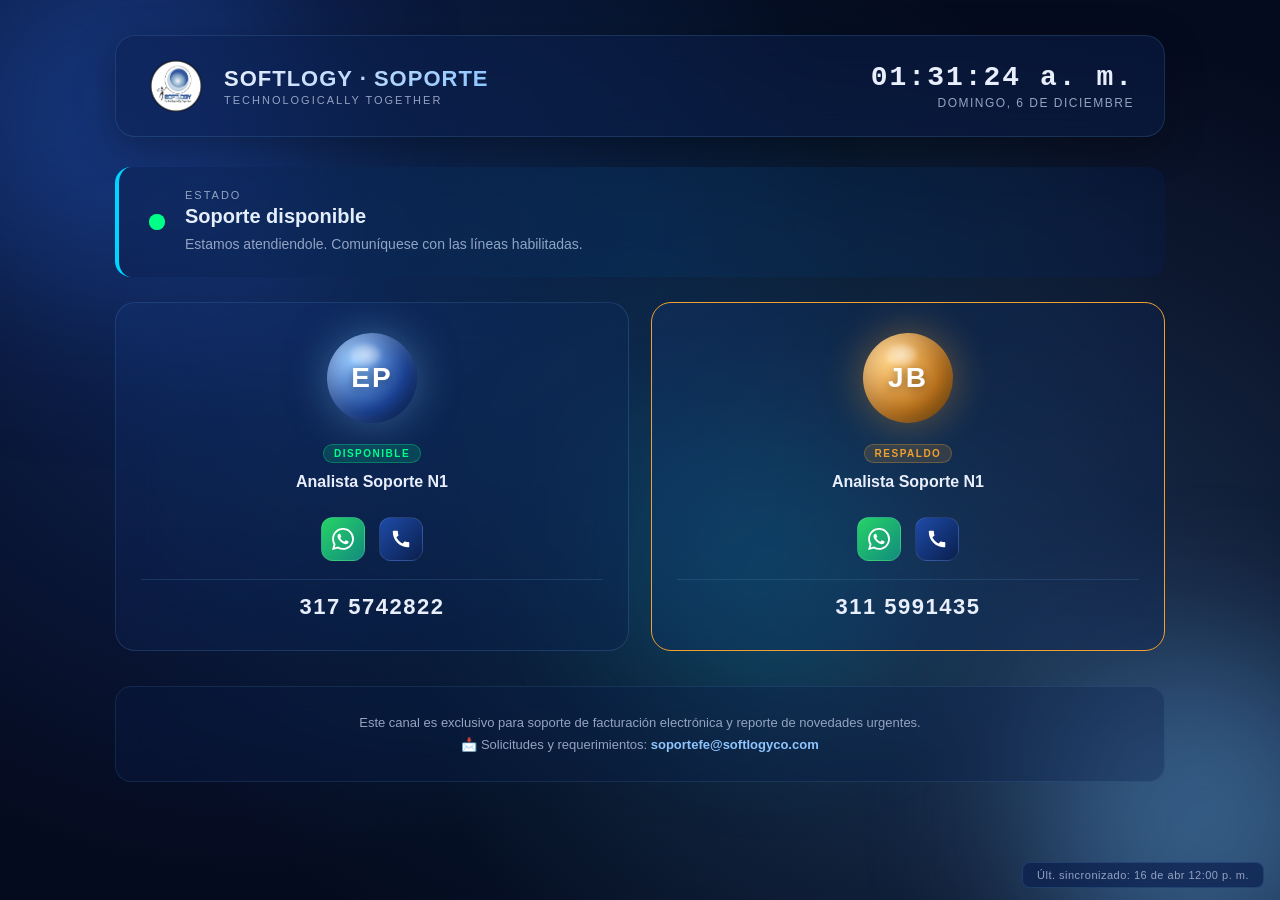
==== commit 75679255: "Update index.html" ====
--- a/index.html
+++ b/index.html
@@ -2,310 +2,264 @@
 <html lang="es">
 <head>
 <meta charset="UTF-8">
-<meta name="viewport" content="width=device-width, initial-scale=1, maximum-scale=1, user-scalable=no">
-<meta name="apple-mobile-web-app-capable" content="yes">
-<meta name="apple-mobile-web-app-status-bar-style" content="black-translucent">
-<meta name="apple-mobile-web-app-title" content="Panel">
-<meta name="theme-color" content="#0f172a">
-<title>Panel Soporte</title>
-<style>
-  * { box-sizing: border-box; margin: 0; padding: 0; }
-  html, body { height: 100%; }
-  body {
-    font-family: -apple-system, BlinkMacSystemFont, "Segoe UI", Roboto, "Helvetica Neue", Arial, sans-serif;
-    background: #0f172a; color: #e2e8f0; min-height: 100vh;
-    -webkit-font-smoothing: antialiased; -webkit-tap-highlight-color: transparent;
-    padding-bottom: env(safe-area-inset-bottom); padding-top: env(safe-area-inset-top);
-  }
-  .hidden { display: none !important; }
-
-  /* PIN GATE */
-  .pin-gate { position:fixed; inset:0; background:#020617; display:flex; align-items:center; justify-content:center; z-index:9999; padding:24px; }
-  .pin-box { display:flex; flex-direction:column; align-items:center; gap:20px; max-width:280px; width:100%; }
-  .pin-icon { font-size:42px; opacity:0.4; }
-  .pin-label { font-size:13px; color:#64748b; text-align:center; letter-spacing:0.5px; }
-  .pin-input { font-size:28px; letter-spacing:12px; text-align:center; padding:14px 12px 14px 24px; width:100%; background:#1e293b; border:1px solid #334155; border-radius:12px; color:#f1f5f9; outline:none; font-family:inherit; transition:border-color .15s; }
-  .pin-input:focus { border-color:#475569; }
-  .pin-input.error { border-color:#b91c1c; animation:shake .25s ease; }
-  @keyframes shake { 0%,100%{transform:translateX(0)} 25%{transform:translateX(-6px)} 75%{transform:translateX(6px)} }
-  .pin-error { font-size:12px; color:#ef4444; height:14px; }
-
-  /* APP */
-  .app { max-width:640px; margin:0 auto; padding:16px 14px 80px; }
-
-  /* HEADER */
-  .app-header { background:linear-gradient(135deg,#1e293b,#0f172a); border:1px solid #1e293b; border-radius:16px; padding:16px; margin-bottom:16px; }
-  .date-line { font-size:20px; font-weight:600; color:#f1f5f9; text-transform:capitalize; }
-  .week-line { font-size:12px; color:#64748b; margin-top:2px; }
-  .refresh-row { margin-top:12px; padding-top:12px; border-top:1px solid #1e293b; display:flex; align-items:center; justify-content:space-between; }
-  .refresh-row .src { font-size:11px; color:#64748b; }
-  .refresh-row .src b { color:#94a3b8; }
-  .btn-refresh { background:#1e293b; border:1px solid #334155; color:#94a3b8; padding:6px 14px; border-radius:999px; font-size:12px; cursor:pointer; font-family:inherit; }
-  .btn-refresh:active { background:#334155; }
-  .spinning { animation:spin 1s linear infinite; }
-  @keyframes spin { to{transform:rotate(360deg)} }
-
-  /* STATS */
-  .stats { display:grid; grid-template-columns:repeat(4,1fr); gap:6px; margin-bottom:14px; }
-  .stat { background:#1e293b; border:1px solid #1e293b; border-radius:12px; padding:12px 8px; text-align:center; }
-  .stat .n { font-size:22px; font-weight:700; line-height:1; }
-  .stat .l { font-size:10px; color:#64748b; margin-top:4px; text-transform:uppercase; letter-spacing:.5px; }
-  .stat.ok .n { color:#10b981; }
-  .stat.curso .n { color:#f59e0b; }
-  .stat.espera .n { color:#a78bfa; }
-  .stat.pend .n { color:#64748b; }
-
-  /* FILTERS */
-  .filter-row { display:flex; gap:6px; overflow-x:auto; margin-bottom:10px; padding:2px 0; scrollbar-width:none; }
-  .filter-row::-webkit-scrollbar { display:none; }
-  .filter-btn { padding:6px 12px; border-radius:999px; background:#1e293b; border:1px solid #334155; color:#94a3b8; font-size:12px; cursor:pointer; white-space:nowrap; font-family:inherit; transition:all .15s; }
-  .filter-btn.active { background:#334155; color:#f1f5f9; border-color:#475569; }
-
-  /* SECTION */
-  .section-title { font-size:12px; font-weight:600; color:#64748b; text-transform:uppercase; letter-spacing:1px; margin:16px 0 8px 4px; display:flex; align-items:center; gap:8px; }
-  .section-title .count { background:#334155; color:#94a3b8; font-size:10px; padding:2px 8px; border-radius:999px; }
-
-  /* TASK */
-  .task { display:flex; align-items:flex-start; gap:10px; background:#1e293b; border:1px solid #1e293b; border-radius:10px; padding:10px 12px; margin-bottom:6px; }
-  .task.done { opacity:.5; }
-  .task.done .task-title { text-decoration:line-through; }
-  .task-main { flex:1; min-width:0; }
-  .task-title { font-size:14px; color:#e2e8f0; line-height:1.3; font-weight:500; word-wrap:break-word; }
-  .task-sub { font-size:11px; color:#64748b; margin-top:3px; }
-  .badge { flex-shrink:0; font-size:10px; font-weight:600; padding:4px 8px; border-radius:999px; text-transform:uppercase; letter-spacing:.3px; }
-  .badge-Completado { background:rgba(16,185,129,.15); color:#6ee7b7; }
-  .badge-EnCurso { background:rgba(245,158,11,.15); color:#fcd34d; }
-  .badge-EnEspera { background:rgba(167,139,250,.18); color:#c4b5fd; }
-  .badge-Pendiente { background:rgba(100,116,139,.18); color:#94a3b8; }
-
-  /* STATUS DOT */
-  .sdot { width:8px; height:8px; border-radius:50%; flex-shrink:0; margin-top:5px; }
-  .sdot-Completado { background:#10b981; }
-  .sdot-EnCurso { background:#f59e0b; box-shadow:0 0 0 3px rgba(245,158,11,.2); }
-  .sdot-EnEspera { background:#a78bfa; }
-  .sdot-Pendiente { background:#475569; }
-
-  /* EMPTY */
-  .empty { background:#1e293b; border-radius:12px; padding:28px 16px; text-align:center; color:#64748b; font-size:13px; }
-
-  /* SYNC BADGE */
-  .sync-badge { position:fixed; bottom:10px; right:10px; background:rgba(15,23,42,.92); backdrop-filter:blur(8px); border:1px solid #1e293b; font-size:10px; color:#64748b; padding:6px 10px; border-radius:999px; z-index:100; }
-  .sync-badge.ok { color:#10b981; border-color:#064e3b; }
-  .sync-badge.error { color:#ef4444; border-color:#7f1d1d; }
-</style>
+<meta name="viewport" content="width=device-width, initial-scale=1.0">
+<title>Softlogy - Soporte Técnico</title>
+<link rel="stylesheet" href="styles.css">
 </head>
 <body>
-
-<div id="pinGate" class="pin-gate">
-  <div class="pin-box">
-    <div class="pin-icon">🔒</div>
-    <div class="pin-label">Ingrese PIN para continuar</div>
-    <input type="password" id="pinInput" class="pin-input" inputmode="numeric" pattern="[0-9]*" maxlength="4" autofocus autocomplete="off">
-    <div id="pinError" class="pin-error"></div>
-  </div>
+<div class="orb o1"></div>
+<div class="orb o2"></div>
+<div class="orb o3"></div>
+
+<div class="container">
+
+  <div class="header">
+    <div class="brand">
+      <img src="logo.png" alt="Softlogy" class="brand-logo">
+      <div class="brand-text">
+        <h1>SOFTLOGY &middot; SOPORTE</h1>
+        <div class="tagline">Technologically Together</div>
+      </div>
+    </div>
+    <div class="clock-box">
+      <div class="clock" id="clock">--:--:--</div>
+      <div class="date" id="date">&mdash;</div>
+    </div>
+  </div>
+
+  <div class="shift-indicator">
+    <div class="pulse-ring" id="pulse-ring"></div>
+    <div class="shift-info">
+      <div class="shift-label" id="shift-label">Estado</div>
+      <div class="shift-name" id="shift-name">&mdash;</div>
+      <div class="shift-message" id="shift-message">Cargando informaci&oacute;n de disponibilidad...</div>
+    </div>
+  </div>
+
+  <div class="admin-only" id="week-indicator">Semana de rotaci&oacute;n: --</div>
+
+  <div class="grid" id="contacts-grid">
+    <div class="status-msg">Cargando contactos...</div>
+  </div>
+
+  <div id="fuera-horario" class="fuera-horario" style="display:none;">
+    <div class="fuera-icon">&#x1F319;</div>
+    <h2>Fuera de horario de atenci&oacute;n</h2>
+    <p>Nuestro horario de soporte por WhatsApp es de <strong>lunes a domingo, 7:00 a.m. a 10:00 p.m.</strong></p>
+    <div class="emergencia-box">
+      <div class="emergencia-titulo">&#x1F4DE; Emergencias fuera de horario</div>
+      <div class="emergencia-numeros">
+        <a href="tel:+573115991435" class="emergencia-tel">311 5991435</a>
+        <span class="emergencia-sep">/</span>
+        <a href="tel:+573175014031" class="emergencia-tel">317 5014031</a>
+      </div>
+    </div>
+    <div class="emergencia-correo">
+      &#x1F4E9; Solicitudes y requerimientos: <a href="mailto:soportefe@softlogyco.com"><strong>soportefe@softlogyco.com</strong></a>
+    </div>
+  </div>
+
+  <div class="footer">
+    Este canal es exclusivo para soporte de facturaci&oacute;n electr&oacute;nica y reporte de novedades urgentes.<br>
+    &#x1F4E9; Solicitudes y requerimientos: <strong>soportefe@softlogyco.com</strong>
+  </div>
+
+  <div class="bitacora" id="bitacora"></div>
+
 </div>
 
-<div id="app" class="app hidden">
-  <header class="app-header">
-    <div class="date-line" id="todayDate">—</div>
-    <div class="week-line" id="weekLine">—</div>
-    <div class="refresh-row">
-      <div class="src" id="dataSrc">Cargando...</div>
-      <button class="btn-refresh" id="btnRefresh">&#x21bb; Actualizar</button>
-    </div>
-  </header>
-
-  <div class="stats" id="stats"></div>
-
-  <div class="filter-row" id="filterTecnico"></div>
-  <div class="filter-row" id="filterEstado"></div>
-
-  <main id="taskList"></main>
-</div>
-
-<div id="syncBadge" class="sync-badge">—</div>
-
 <script>
-const PIN = "1105";
-const ESTADO_URL = "./estado.json";
-const REFRESH_MS = 60 * 1000;
-const TECH_ORDER = ["Anyely","Samuel","Jose","Evelio","Jackson"];
-const ESTADO_ORDER = ["En Curso","Pendiente","En Espera","Completado"];
-const MESES = ["ene","feb","mar","abr","may","jun","jul","ago","sep","oct","nov","dic"];
-const DIAS = ["domingo","lunes","martes","miércoles","jueves","viernes","sábado"];
-
-let tareas = [];
-let lastUpdate = null;
-let filterTec = null;
-let filterEst = null;
-let refreshTimer = null;
-
-// === PIN ===
-const pinGate = document.getElementById("pinGate");
-const pinInput = document.getElementById("pinInput");
-const pinError = document.getElementById("pinError");
-const appEl = document.getElementById("app");
-
-if (sessionStorage.getItem("panelAuth") === "ok") { showApp(); }
-else {
-  pinInput.addEventListener("input", e => {
-    pinError.textContent = "";
-    pinInput.classList.remove("error");
-    if (e.target.value.length === 4) {
-      if (e.target.value === PIN) { sessionStorage.setItem("panelAuth","ok"); showApp(); }
-      else { pinError.textContent = "PIN incorrecto"; pinInput.classList.add("error"); setTimeout(()=>{pinInput.value="";pinInput.classList.remove("error")},400); }
+// ============================================================
+// CONFIG
+// ============================================================
+const TURNOS_URL  = 'turnos.json';
+const PAREJAS_URL = 'parejas.json';
+const ES_ADMIN = window.location.search.includes('admin');
+
+// ============================================================
+// SVG Icons
+// ============================================================
+const waSvg = '<svg class="ch-icon" viewBox="0 0 24 24"><path d="M17.472 14.382c-.297-.149-1.758-.867-2.03-.967-.273-.099-.471-.148-.67.15-.197.297-.767.966-.94 1.164-.173.199-.347.223-.644.075-.297-.15-1.255-.463-2.39-1.475-.883-.788-1.48-1.761-1.653-2.059-.173-.297-.018-.458.13-.606.134-.133.298-.347.446-.52.149-.174.198-.298.298-.497.099-.198.05-.371-.025-.52-.075-.149-.669-1.612-.916-2.207-.242-.579-.487-.5-.669-.51-.173-.008-.371-.01-.57-.01-.198 0-.52.074-.792.372-.272.297-1.04 1.016-1.04 2.479 0 1.462 1.065 2.875 1.213 3.074.149.198 2.096 3.2 5.077 4.487.709.306 1.262.489 1.694.625.712.227 1.36.195 1.871.118.571-.085 1.758-.719 2.006-1.413.248-.694.248-1.289.173-1.413-.074-.124-.272-.198-.57-.347m-5.421 7.403h-.004a9.87 9.87 0 01-5.031-1.378l-.361-.214-3.741.982.998-3.648-.235-.374a9.86 9.86 0 01-1.51-5.26c.001-5.45 4.436-9.884 9.888-9.884 2.64 0 5.122 1.03 6.988 2.898a9.825 9.825 0 012.893 6.994c-.003 5.45-4.437 9.884-9.885 9.884m8.413-18.297A11.815 11.815 0 0012.05 0C5.495 0 .16 5.335.157 11.892c0 2.096.547 4.142 1.588 5.945L.057 24l6.305-1.654a11.882 11.882 0 005.683 1.448h.005c6.554 0 11.89-5.335 11.893-11.893a11.821 11.821 0 00-3.48-8.413z"/></svg>';
+const phoneSvg = '<svg class="ch-icon" viewBox="0 0 24 24"><path d="M20.01 15.38c-1.23 0-2.42-.2-3.53-.56-.35-.12-.74-.03-1.01.24l-1.57 1.97c-2.83-1.35-5.48-3.9-6.89-6.83l1.95-1.66c.27-.28.35-.67.24-1.02-.37-1.11-.56-2.3-.56-3.53 0-.54-.45-.99-.99-.99H4.19C3.65 3 3 3.24 3 3.99 3 13.28 10.73 21 20.01 21c.71 0 .99-.63.99-1.18v-3.45c0-.54-.45-.99-.99-.99z"/></svg>';
+
+// ============================================================
+// UTILIDADES
+// ============================================================
+
+function getSemanaRotacion(fechaInicio) {
+  const inicio = new Date(fechaInicio + 'T00:00:00');
+  const ahora  = new Date();
+  const diffMs = ahora - inicio;
+  const diffSemanas = Math.floor(diffMs / (7 * 24 * 60 * 60 * 1000));
+  return (diffSemanas % 5) + 1;
+}
+
+function getTurnoActual() {
+  // Simulación de hora via ?hora=NN (solo modo admin, para pruebas)
+  const params = new URLSearchParams(window.location.search);
+  const horaParam = params.get('hora');
+  let hora;
+  if (ES_ADMIN && horaParam !== null && !isNaN(parseInt(horaParam, 10))) {
+    hora = parseInt(horaParam, 10);
+  } else {
+    hora = new Date().getHours();
+  }
+  if (hora >= 7 && hora < 16) return {
+    tipo: 'diurno',
+    nombre: 'Soporte disponible',
+    mensaje: 'Nuestro equipo est\u00e1 listo para atenderle. Comun\u00edquese por WhatsApp o llamada.',
+    disponible: true
+  };
+  if (hora >= 16 && hora < 22) return {
+    tipo: 'tarde',
+    nombre: 'Soporte disponible',
+    mensaje: 'Estamos atendiendole. Comun\u00edquese con las l\u00edneas habilitadas.',
+    disponible: true
+  };
+  return {
+    tipo: 'noche',
+    nombre: 'Soporte disponible',
+    mensaje: 'Estamos atendiendole. Comun\u00edquese con las l\u00edneas habilitadas.',
+    disponible: true
+  };
+}
+
+async function fetchJSON(url) {
+  const res = await fetch(url + '?v=' + Date.now());
+  if (!res.ok) throw new Error('No se pudo cargar ' + url);
+  return res.json();
+}
+
+// ============================================================
+// RENDER
+// ============================================================
+
+function crearTarjeta(nombre, telefono, rol, badge, isBackup, codigo) {
+  const phoneClean = telefono.replace(/\s/g, '');
+  const cod = codigo || nombre.charAt(0);
+  const card = document.createElement('div');
+  card.className = 'card' + (isBackup ? ' backup' : '');
+  card.innerHTML =
+    '<div class="card-orb">' + cod + '</div>' +
+    '<div class="badge ' + (isBackup ? 'backup-badge' : 'active') + '">' + badge + '</div>' +
+    '<div class="position">' + rol + '</div>' +
+    '<div class="channels">' +
+      '<a href="https://wa.me/57' + phoneClean + '" target="_blank" class="ch-btn wa" title="WhatsApp">' + waSvg + '</a>' +
+      '<a href="tel:+57' + phoneClean + '" class="ch-btn tel" title="Llamar">' + phoneSvg + '</a>' +
+    '</div>' +
+    '<a href="tel:+57' + phoneClean + '" class="phone-display">' + telefono + '</a>';
+  return card;
+}
+
+async function renderContactos() {
+  const grid = document.getElementById('contacts-grid');
+  const fueraHorario = document.getElementById('fuera-horario');
+  const pulseRing = document.getElementById('pulse-ring');
+  const turno = getTurnoActual();
+
+  document.getElementById('shift-name').textContent = turno.nombre;
+  document.getElementById('shift-message').textContent = turno.mensaje;
+  document.getElementById('shift-label').textContent = turno.disponible ? 'Estado' : 'Estado';
+
+  // Mostrar/ocultar elementos admin
+  if (ES_ADMIN) {
+    document.querySelectorAll('.admin-only').forEach(function(el) { el.style.display = ''; });
+  }
+
+  // Siempre disponible: limpiar cualquier estado offline previo
+  pulseRing.classList.remove('offline');
+  document.querySelector('.shift-indicator').classList.remove('offline');
+
+  let parejas, turnos;
+
+  try {
+    parejas = await fetchJSON(PAREJAS_URL);
+  } catch (e) {
+    grid.innerHTML = '<div class="status-msg error">Error al cargar configuraci\u00f3n: ' + e.message + '</div>';
+    return;
+  }
+
+  const semana = getSemanaRotacion(parejas.semanaInicio);
+  const rotacionActual = parejas.rotacion.find(function(r) { return r.semana === semana; });
+  document.getElementById('week-indicator').textContent = 'Semana de rotaci\u00f3n: ' + semana + ' de 5';
+
+  try {
+    turnos = await fetchJSON(TURNOS_URL);
+  } catch (e) {
+    turnos = null;
+  }
+
+  // Construir set de teléfonos marcados como no disponibles (licencia/permiso) desde turnos.json
+  // Power Automate escribe noDisponible:true/false en cada contacto, según timesOff activo.
+  const telsNoDisp = {};
+  if (turnos && Array.isArray(turnos.contactos)) {
+    turnos.contactos.forEach(function(c) {
+      if (c && c.noDisponible && c.tel) {
+        const telClean = String(c.tel).replace(/\s/g, '');
+        telsNoDisp[telClean] = true;
+      }
+    });
+  }
+  function estaNoDispPorTel(telRaw) {
+    return telsNoDisp[String(telRaw).replace(/\s/g, '')] === true;
+  }
+
+  grid.innerHTML = '';
+  grid.style.display = '';
+  fueraHorario.style.display = 'none';
+
+  if (turno.tipo === 'diurno') {
+    Object.keys(parejas.equipos).forEach(function(nombre) {
+      if (rotacionActual && nombre === rotacionActual.soporte1) return;
+      const persona = parejas.equipos[nombre];
+      if (estaNoDispPorTel(persona.tel)) return; // excluir licencia/permiso activo
+      grid.appendChild(crearTarjeta(nombre, persona.tel, persona.rol, 'Disponible', false, persona.cod));
+    });
+
+  } else {
+    // Tarde (16-22) y Noche (22-7): soporte1 (en turno) + soporte2 (respaldo) segun rotacion
+    if (rotacionActual) {
+      const s1 = rotacionActual.soporte1;
+      const s2 = rotacionActual.soporte2;
+      if (s1 && parejas.equipos[s1] && !estaNoDispPorTel(parejas.equipos[s1].tel)) {
+        grid.appendChild(crearTarjeta(s1, parejas.equipos[s1].tel, parejas.equipos[s1].rol, 'Disponible', false, parejas.equipos[s1].cod));
+      }
+      if (s2 && parejas.equipos[s2] && !estaNoDispPorTel(parejas.equipos[s2].tel)) {
+        grid.appendChild(crearTarjeta(s2, parejas.equipos[s2].tel, parejas.equipos[s2].rol, 'Respaldo', true, parejas.equipos[s2].cod));
+      }
     }
-  });
-}
-
-function showApp() { pinGate.classList.add("hidden"); appEl.classList.remove("hidden"); initApp(); }
-
-// === INIT ===
-async function initApp() {
-  renderHeader();
-  await loadEstados();
-  renderAll();
-  if (refreshTimer) clearInterval(refreshTimer);
-  refreshTimer = setInterval(async () => { await loadEstados(); renderAll(); }, REFRESH_MS);
-  document.addEventListener("visibilitychange", () => { if (!document.hidden) { loadEstados().then(renderAll); } });
-}
-
-document.getElementById("btnRefresh").addEventListener("click", async () => {
-  const btn = document.getElementById("btnRefresh");
-  btn.innerHTML = '<span class="spinning" style="display:inline-block">&#x21bb;</span>';
-  await loadEstados();
-  renderAll();
-  setTimeout(() => { btn.innerHTML = '&#x21bb; Actualizar'; }, 600);
-});
-
-// === LOAD ===
-async function loadEstados() {
-  const badge = document.getElementById("syncBadge");
-  try {
-    const r = await fetch(ESTADO_URL + "?t=" + Date.now(), { cache: "no-store" });
-    if (!r.ok) throw new Error("HTTP " + r.status);
-    const d = await r.json();
-    if (d && Array.isArray(d.estados)) {
-      tareas = d.estados.filter(e => e.id && e.title && e.tecnico);
-      lastUpdate = d.actualizado || null;
-      badge.textContent = "En vivo desde Planner";
-      badge.className = "sync-badge ok";
-    } else {
-      throw new Error("formato");
-    }
-  } catch (e) {
-    badge.textContent = "Sin conexion a estado.json";
-    badge.className = "sync-badge error";
-  }
-}
-
-// === RENDER ===
-function renderHeader() {
-  const now = new Date();
-  document.getElementById("todayDate").textContent =
-    DIAS[now.getDay()] + " " + now.getDate() + " " + MESES[now.getMonth()] + " " + now.getFullYear();
-  const mon = mondayOf(now), fri = new Date(mon); fri.setDate(mon.getDate()+4);
-  document.getElementById("weekLine").textContent =
-    "Semana " + isoWeek(now) + " \u00b7 " + mon.getDate() + " " + MESES[mon.getMonth()] + " \u2013 " + fri.getDate() + " " + MESES[fri.getMonth()];
-}
-
-function renderAll() {
-  renderSrc();
-  renderStats();
-  renderFilterTec();
-  renderFilterEst();
-  renderTasks();
-}
-
-function renderSrc() {
-  const el = document.getElementById("dataSrc");
-  if (lastUpdate) {
-    const d = new Date(lastUpdate);
-    el.innerHTML = "Planner <b>" + d.toLocaleTimeString("es-CO",{hour:"2-digit",minute:"2-digit"}) + "</b> \u00b7 " + tareas.length + " tareas";
-  } else {
-    el.textContent = "Sin datos";
-  }
-}
-
-function renderStats() {
-  const c = { "Completado":0, "En Curso":0, "En Espera":0, "Pendiente":0 };
-  filtered().forEach(t => c[t.estado] = (c[t.estado]||0) + 1);
-  document.getElementById("stats").innerHTML =
-    '<div class="stat curso"><div class="n">' + (c["En Curso"]||0) + '</div><div class="l">En curso</div></div>' +
-    '<div class="stat pend"><div class="n">' + (c["Pendiente"]||0) + '</div><div class="l">Pendiente</div></div>' +
-    '<div class="stat espera"><div class="n">' + (c["En Espera"]||0) + '</div><div class="l">En espera</div></div>' +
-    '<div class="stat ok"><div class="n">' + (c["Completado"]||0) + '</div><div class="l">Hechas</div></div>';
-}
-
-function renderFilterTec() {
-  const cont = document.getElementById("filterTecnico");
-  const techs = ["Todos", ...TECH_ORDER];
-  cont.innerHTML = techs.map(t => {
-    const active = (t === "Todos" && !filterTec) || (t === filterTec);
-    return '<button class="filter-btn' + (active?" active":"") + '" data-tec="' + t + '">' + t + '</button>';
-  }).join("");
-  cont.querySelectorAll(".filter-btn").forEach(b => b.addEventListener("click", () => {
-    filterTec = b.dataset.tec === "Todos" ? null : b.dataset.tec;
-    renderAll();
-  }));
-}
-
-function renderFilterEst() {
-  const cont = document.getElementById("filterEstado");
-  const estados = ["Todos","En Curso","Pendiente","En Espera","Completado"];
-  cont.innerHTML = estados.map(e => {
-    const active = (e === "Todos" && !filterEst) || (e === filterEst);
-    return '<button class="filter-btn' + (active?" active":"") + '" data-est="' + e + '">' + e + '</button>';
-  }).join("");
-  cont.querySelectorAll(".filter-btn").forEach(b => b.addEventListener("click", () => {
-    filterEst = b.dataset.est === "Todos" ? null : b.dataset.est;
-    renderAll();
-  }));
-}
-
-function renderTasks() {
-  const list = document.getElementById("taskList");
-  const f = filtered();
-  if (f.length === 0) { list.innerHTML = '<div class="empty">Sin tareas</div>'; return; }
-
-  // Agrupar por tecnico
-  const groups = {};
-  TECH_ORDER.forEach(t => groups[t] = []);
-  f.forEach(t => {
-    if (!groups[t.tecnico]) groups[t.tecnico] = [];
-    groups[t.tecnico].push(t);
-  });
-
-  let html = "";
-  for (const tec of TECH_ORDER) {
-    const tasks = groups[tec];
-    if (!tasks || tasks.length === 0) continue;
-    // Ordenar: En Curso primero, luego Pendiente, En Espera, Completado
-    tasks.sort((a,b) => ESTADO_ORDER.indexOf(a.estado) - ESTADO_ORDER.indexOf(b.estado));
-    html += '<div class="section-title">' + tec + ' <span class="count">' + tasks.length + '</span></div>';
-    tasks.forEach(t => {
-      const ec = t.estado.replace(/ /g, "");
-      const done = t.estado === "Completado";
-      const titulo = t.title.replace(/^[^-]+ - /, "");
-      html += '<div class="task' + (done?" done":"") + '">' +
-        '<div class="sdot sdot-' + ec + '"></div>' +
-        '<div class="task-main"><div class="task-title">' + esc(titulo) + '</div></div>' +
-        '<span class="badge badge-' + ec + '">' + t.estado + '</span></div>';
-    });
-  }
-  list.innerHTML = html;
-}
-
-function filtered() {
-  let f = tareas;
-  if (filterTec) f = f.filter(t => t.tecnico === filterTec);
-  if (filterEst) f = f.filter(t => t.estado === filterEst);
-  return f;
-}
-
-function esc(s) { return String(s||"").replace(/[&<>"']/g, c => ({"&":"&amp;","<":"&lt;",">":"&gt;","\"":"&quot;","'":"&#39;"}[c])); }
-function mondayOf(d) { const r=new Date(d); r.setDate(d.getDate()-((d.getDay()+6)%7)); r.setHours(0,0,0,0); return r; }
-function isoWeek(d) { const t=new Date(d.valueOf()); t.setDate(t.getDate()-((d.getDay()+6)%7)+3); const f=t.valueOf(); t.setMonth(0,1); if(t.getDay()!==4) t.setMonth(0,1+((4-t.getDay())+7)%7); return 1+Math.ceil((f-t)/604800000); }
+  }
+
+  if (grid.children.length === 0) {
+    grid.innerHTML = '<div class="status-msg">No hay contactos disponibles en este momento.</div>';
+  }
+
+  // Bitácora
+  const bitacora = document.getElementById('bitacora');
+  if (turnos && turnos.actualizado) {
+    const fecha = new Date(turnos.actualizado);
+    bitacora.textContent = '\u00dalt. sincronizado: ' +
+      fecha.toLocaleDateString('es-CO', { day: 'numeric', month: 'short' }) + ' ' +
+      fecha.toLocaleTimeString('es-CO', { hour: '2-digit', minute: '2-digit', hour12: true });
+  }
+}
+
+// ============================================================
+// RELOJ
+// ============================================================
+function actualizarReloj() {
+  const ahora = new Date();
+  document.getElementById('clock').textContent = ahora.toLocaleTimeString('es-CO', { hour: '2-digit', minute: '2-digit', second: '2-digit', hour12: true });
+  document.getElementById('date').textContent  = ahora.toLocaleDateString('es-CO', { weekday: 'long', day: 'numeric', month: 'long' });
+}
+
+// ============================================================
+// INIT
+// ============================================================
+renderContactos();
+actualizarReloj();
+setInterval(actualizarReloj, 1000);
+setInterval(renderContactos, 5 * 60 * 1000);
 </script>
 </body>
 </html>
--- a/styles.css
+++ b/styles.css
@@ -0,0 +1,536 @@
+/* ========================================
+   SOFTLOGY - Soporte Disponible
+   Paleta basada en el logo corporativo
+   ======================================== */
+
+* { box-sizing: border-box; margin: 0; padding: 0; }
+
+:root {
+  --sl-blue-deep: #0a1f4d;
+  --sl-blue-mid: #1e4ba8;
+  --sl-blue-light: #5b9bd5;
+  --sl-blue-glow: #8ec5ff;
+  --sl-accent: #00d4ff;
+  --sl-bg-dark: #050b1f;
+  --sl-bg-card: rgba(255, 255, 255, 0.05);
+  --sl-text: #e8eefb;
+  --sl-text-dim: #95a3c2;
+  --sl-green: #00ff88;
+  --sl-backup: #f0a030;
+}
+
+body {
+  font-family: 'Segoe UI', 'Inter', Arial, sans-serif;
+  background: var(--sl-bg-dark);
+  background-image:
+    radial-gradient(circle at 20% 30%, rgba(30, 75, 168, 0.4), transparent 50%),
+    radial-gradient(circle at 80% 70%, rgba(91, 155, 213, 0.25), transparent 50%),
+    radial-gradient(circle at 50% 50%, rgba(0, 212, 255, 0.1), transparent 70%);
+  min-height: 100vh;
+  color: var(--sl-text);
+  overflow-x: hidden;
+  position: relative;
+}
+
+/* ---- Animated background orbs ---- */
+.orb {
+  position: fixed;
+  border-radius: 50%;
+  filter: blur(80px);
+  opacity: 0.5;
+  animation: float 20s infinite ease-in-out;
+  pointer-events: none;
+  z-index: 0;
+}
+.orb.o1 { width: 400px; height: 400px; background: var(--sl-blue-mid); top: -100px; left: -100px; }
+.orb.o2 { width: 350px; height: 350px; background: var(--sl-blue-light); bottom: -100px; right: -100px; animation-delay: -10s; }
+.orb.o3 { width: 250px; height: 250px; background: var(--sl-accent); top: 50%; left: 50%; animation-delay: -5s; opacity: 0.2; }
+
+@keyframes float {
+  0%, 100% { transform: translate(0, 0) scale(1); }
+  33% { transform: translate(50px, -30px) scale(1.1); }
+  66% { transform: translate(-30px, 50px) scale(0.95); }
+}
+
+/* ---- Container ---- */
+.container {
+  position: relative;
+  z-index: 1;
+  max-width: 1100px;
+  margin: 0 auto;
+  padding: 35px 25px 60px;
+}
+
+/* ---- Header ---- */
+.header {
+  display: flex;
+  justify-content: space-between;
+  align-items: center;
+  padding: 20px 30px;
+  background: rgba(10, 31, 77, 0.5);
+  backdrop-filter: blur(20px);
+  border: 1px solid rgba(91, 155, 213, 0.2);
+  border-radius: 20px;
+  margin-bottom: 30px;
+  box-shadow: 0 10px 40px rgba(0, 0, 0, 0.3);
+}
+
+.brand {
+  display: flex;
+  align-items: center;
+  gap: 18px;
+}
+
+.brand-logo {
+  width: 60px;
+  height: 60px;
+  border-radius: 50%;
+  object-fit: contain;
+  flex-shrink: 0;
+}
+
+.brand-text h1 {
+  font-size: 22px;
+  font-weight: 700;
+  letter-spacing: 1px;
+  background: linear-gradient(120deg, var(--sl-text) 0%, var(--sl-blue-glow) 100%);
+  -webkit-background-clip: text;
+  -webkit-text-fill-color: transparent;
+  background-clip: text;
+}
+
+.brand-text .tagline {
+  font-size: 11px;
+  color: var(--sl-text-dim);
+  text-transform: uppercase;
+  letter-spacing: 2px;
+  margin-top: 2px;
+}
+
+.clock-box { text-align: right; }
+
+.clock {
+  font-size: 28px;
+  font-weight: 600;
+  color: var(--sl-text);
+  font-family: 'Courier New', monospace;
+  letter-spacing: 2px;
+}
+
+.date {
+  font-size: 12px;
+  color: var(--sl-text-dim);
+  margin-top: 3px;
+  text-transform: uppercase;
+  letter-spacing: 1.5px;
+}
+
+/* ---- Shift Indicator ---- */
+.shift-indicator {
+  display: flex;
+  align-items: center;
+  gap: 20px;
+  padding: 22px 30px;
+  background: rgba(10, 31, 77, 0.4);
+  backdrop-filter: blur(15px);
+  border-radius: 16px;
+  margin-bottom: 25px;
+  border-left: 4px solid var(--sl-accent);
+  position: relative;
+  overflow: hidden;
+}
+
+.shift-indicator::before {
+  content: '';
+  position: absolute;
+  top: 0; left: 0;
+  width: 100%; height: 100%;
+  background: linear-gradient(90deg, transparent, rgba(0, 212, 255, 0.05), transparent);
+  animation: scan 4s infinite linear;
+}
+
+@keyframes scan {
+  0% { transform: translateX(-100%); }
+  100% { transform: translateX(100%); }
+}
+
+.pulse-ring {
+  position: relative;
+  width: 16px; height: 16px;
+  flex-shrink: 0;
+}
+
+.pulse-ring::before, .pulse-ring::after {
+  content: '';
+  position: absolute;
+  top: 50%; left: 50%;
+  width: 100%; height: 100%;
+  border-radius: 50%;
+  background: var(--sl-green);
+  transform: translate(-50%, -50%);
+}
+
+.pulse-ring::after {
+  animation: ping 2s infinite;
+  opacity: 0.5;
+}
+
+@keyframes ping {
+  0% { transform: translate(-50%, -50%) scale(1); opacity: 0.6; }
+  100% { transform: translate(-50%, -50%) scale(3); opacity: 0; }
+}
+
+.shift-info { flex: 1; }
+
+.shift-label {
+  font-size: 11px;
+  text-transform: uppercase;
+  letter-spacing: 2px;
+  color: var(--sl-text-dim);
+  margin-bottom: 4px;
+}
+
+.shift-name {
+  font-size: 20px;
+  font-weight: 700;
+  color: var(--sl-text);
+}
+
+.shift-message {
+  font-size: 14px;
+  color: var(--sl-text-dim);
+  margin-top: 6px;
+  line-height: 1.5;
+}
+
+/* ---- Semana indicator ---- */
+.week-indicator {
+  display: inline-block;
+  padding: 6px 16px;
+  background: rgba(30, 75, 168, 0.3);
+  border: 1px solid rgba(91, 155, 213, 0.25);
+  border-radius: 30px;
+  font-size: 12px;
+  color: var(--sl-blue-glow);
+  letter-spacing: 1px;
+  margin-bottom: 20px;
+}
+
+/* ---- Contacts Grid ---- */
+.grid {
+  display: grid;
+  grid-template-columns: repeat(auto-fit, minmax(280px, 1fr));
+  gap: 22px;
+  margin-bottom: 35px;
+}
+
+.card {
+  background: linear-gradient(145deg, rgba(30, 75, 168, 0.15), rgba(10, 31, 77, 0.3));
+  backdrop-filter: blur(20px);
+  border: 1px solid rgba(91, 155, 213, 0.2);
+  border-radius: 20px;
+  padding: 30px 25px;
+  text-align: center;
+  transition: all 0.4s cubic-bezier(0.4, 0, 0.2, 1);
+  position: relative;
+  overflow: hidden;
+}
+
+.card::before {
+  content: '';
+  position: absolute;
+  top: -2px; left: -2px; right: -2px; bottom: -2px;
+  background: linear-gradient(45deg, transparent, var(--sl-accent), transparent);
+  border-radius: 20px;
+  opacity: 0;
+  z-index: -1;
+  transition: opacity 0.4s;
+}
+
+.card:hover {
+  transform: translateY(-6px);
+  border-color: var(--sl-accent);
+  box-shadow: 0 20px 50px rgba(0, 212, 255, 0.2);
+}
+
+.card:hover::before { opacity: 1; }
+
+.card.backup {
+  border-color: var(--sl-backup);
+}
+
+.card.backup:hover {
+  border-color: var(--sl-backup);
+  box-shadow: 0 20px 50px rgba(240, 160, 48, 0.2);
+}
+
+.card-orb {
+  width: 90px; height: 90px;
+  margin: 0 auto 20px;
+  border-radius: 50%;
+  background: radial-gradient(circle at 30% 30%, var(--sl-blue-glow), var(--sl-blue-mid) 60%, var(--sl-blue-deep));
+  box-shadow:
+    0 0 40px rgba(91, 155, 213, 0.5),
+    inset -10px -10px 30px rgba(0, 0, 0, 0.3),
+    inset 10px 10px 20px rgba(255, 255, 255, 0.2);
+  display: flex;
+  align-items: center;
+  justify-content: center;
+  color: white;
+  font-size: 28px;
+  font-weight: 800;
+  letter-spacing: 2px;
+  text-shadow: 0 2px 10px rgba(0, 0, 0, 0.4);
+  position: relative;
+}
+
+.card-orb::after {
+  content: '';
+  position: absolute;
+  top: 12%; left: 25%;
+  width: 35%; height: 25%;
+  background: radial-gradient(ellipse, rgba(255, 255, 255, 0.6), transparent);
+  border-radius: 50%;
+  filter: blur(2px);
+}
+
+.card.backup .card-orb {
+  background: radial-gradient(circle at 30% 30%, #ffd080, #d08020 60%, #805010);
+  box-shadow: 0 0 40px rgba(240, 160, 48, 0.4),
+    inset -10px -10px 30px rgba(0, 0, 0, 0.3),
+    inset 10px 10px 20px rgba(255, 255, 255, 0.2);
+}
+
+.role {
+  font-size: 11px;
+  text-transform: uppercase;
+  letter-spacing: 2px;
+  color: var(--sl-accent);
+  margin-bottom: 6px;
+  font-weight: 600;
+}
+
+.card.backup .role {
+  color: var(--sl-backup);
+}
+
+.badge {
+  display: inline-block;
+  padding: 3px 10px;
+  border-radius: 20px;
+  font-size: 10px;
+  font-weight: 700;
+  text-transform: uppercase;
+  letter-spacing: 1.5px;
+  margin-bottom: 10px;
+}
+
+.badge.active {
+  background: rgba(0, 255, 136, 0.15);
+  color: var(--sl-green);
+  border: 1px solid rgba(0, 255, 136, 0.3);
+}
+
+.badge.backup-badge {
+  background: rgba(240, 160, 48, 0.15);
+  color: var(--sl-backup);
+  border: 1px solid rgba(240, 160, 48, 0.3);
+}
+
+.position {
+  font-size: 16px;
+  font-weight: 600;
+  color: var(--sl-text);
+  margin-bottom: 22px;
+  min-height: 22px;
+}
+
+.channels {
+  display: flex;
+  justify-content: center;
+  gap: 14px;
+  margin-bottom: 18px;
+}
+
+.ch-btn {
+  width: 44px; height: 44px;
+  border-radius: 12px;
+  display: flex;
+  align-items: center;
+  justify-content: center;
+  text-decoration: none;
+  transition: all 0.3s;
+  border: 1px solid rgba(255, 255, 255, 0.1);
+}
+
+.ch-btn.wa {
+  background: linear-gradient(135deg, #25D366, #128C7E);
+  color: white;
+}
+
+.ch-btn.tel {
+  background: linear-gradient(135deg, var(--sl-blue-mid), var(--sl-blue-deep));
+  color: white;
+}
+
+.ch-btn:hover {
+  transform: translateY(-2px) scale(1.05);
+  box-shadow: 0 8px 20px rgba(0, 0, 0, 0.3);
+}
+
+.ch-icon { width: 22px; height: 22px; fill: currentColor; }
+
+.phone-display {
+  display: block;
+  text-decoration: none;
+  color: var(--sl-text);
+  font-size: 22px;
+  font-weight: 600;
+  letter-spacing: 1.5px;
+  padding-top: 14px;
+  border-top: 1px solid rgba(91, 155, 213, 0.2);
+  transition: color 0.3s;
+}
+
+.phone-display:hover { color: var(--sl-accent); }
+.card.backup .phone-display:hover { color: var(--sl-backup); }
+
+/* ---- Error / Loading ---- */
+.status-msg {
+  grid-column: 1 / -1;
+  text-align: center;
+  padding: 40px;
+  color: var(--sl-text-dim);
+  font-size: 15px;
+}
+
+.status-msg.error { color: #ff6b6b; }
+
+/* ---- Footer ---- */
+.footer {
+  text-align: center;
+  padding: 25px;
+  background: rgba(10, 31, 77, 0.3);
+  backdrop-filter: blur(15px);
+  border-radius: 16px;
+  border: 1px solid rgba(91, 155, 213, 0.15);
+  font-size: 13px;
+  color: var(--sl-text-dim);
+  line-height: 1.7;
+}
+
+.footer strong { color: var(--sl-blue-glow); }
+
+/* ---- Admin only ---- */
+.admin-only { display: none; }
+
+/* ---- Bitácora ---- */
+.bitacora {
+  position: fixed;
+  bottom: 12px;
+  right: 16px;
+  padding: 6px 14px;
+  background: rgba(10, 31, 77, 0.7);
+  backdrop-filter: blur(10px);
+  border: 1px solid rgba(91, 155, 213, 0.2);
+  border-radius: 8px;
+  font-size: 11px;
+  color: var(--sl-text-dim);
+  letter-spacing: 0.5px;
+  z-index: 10;
+}
+
+/* ---- Fuera de horario ---- */
+.fuera-horario {
+  text-align: center;
+  padding: 50px 30px;
+  background: rgba(10, 31, 77, 0.3);
+  backdrop-filter: blur(15px);
+  border-radius: 20px;
+  border: 1px solid rgba(91, 155, 213, 0.15);
+  margin-bottom: 35px;
+}
+
+.fuera-icon { font-size: 48px; margin-bottom: 16px; }
+
+.fuera-horario h2 {
+  font-size: 22px;
+  color: var(--sl-text);
+  margin-bottom: 10px;
+  font-weight: 700;
+}
+
+.fuera-horario p {
+  color: var(--sl-text-dim);
+  font-size: 15px;
+  margin-bottom: 28px;
+  line-height: 1.6;
+}
+
+.emergencia-box {
+  background: rgba(30, 75, 168, 0.2);
+  border: 1px solid rgba(91, 155, 213, 0.25);
+  border-radius: 14px;
+  padding: 22px;
+  margin-bottom: 20px;
+  display: inline-block;
+}
+
+.emergencia-titulo {
+  font-size: 13px;
+  color: var(--sl-text-dim);
+  text-transform: uppercase;
+  letter-spacing: 1.5px;
+  margin-bottom: 12px;
+}
+
+.emergencia-numeros {
+  display: flex;
+  align-items: center;
+  justify-content: center;
+  gap: 12px;
+}
+
+.emergencia-tel {
+  font-size: 24px;
+  font-weight: 700;
+  color: var(--sl-text);
+  text-decoration: none;
+  letter-spacing: 1px;
+  transition: color 0.3s;
+}
+
+.emergencia-tel:hover { color: var(--sl-accent); }
+
+.emergencia-sep { color: var(--sl-text-dim); font-size: 20px; }
+
+.emergencia-correo {
+  font-size: 14px;
+  color: var(--sl-text-dim);
+  line-height: 1.6;
+}
+
+.emergencia-correo a {
+  color: var(--sl-blue-glow);
+  text-decoration: none;
+}
+
+.emergencia-correo a:hover { text-decoration: underline; }
+
+/* ---- Offline indicator ---- */
+.pulse-ring.offline::before { background: var(--sl-backup); }
+.pulse-ring.offline::after { background: var(--sl-backup); }
+.shift-indicator.offline { border-left-color: var(--sl-backup); }
+
+/* ---- Responsive ---- */
+@media (max-width: 600px) {
+  .header { flex-direction: column; gap: 15px; text-align: center; }
+  .clock { font-size: 22px; }
+  .brand-text h1 { font-size: 18px; }
+  .grid { grid-template-columns: 1fr; }
+  .card { padding: 24px 20px; }
+  .emergencia-numeros { flex-direction: column; gap: 6px; }
+  .emergencia-sep { display: none; }
+  .emergencia-tel { font-size: 20px; }
+  .fuera-horario { padding: 30px 20px; }
+}
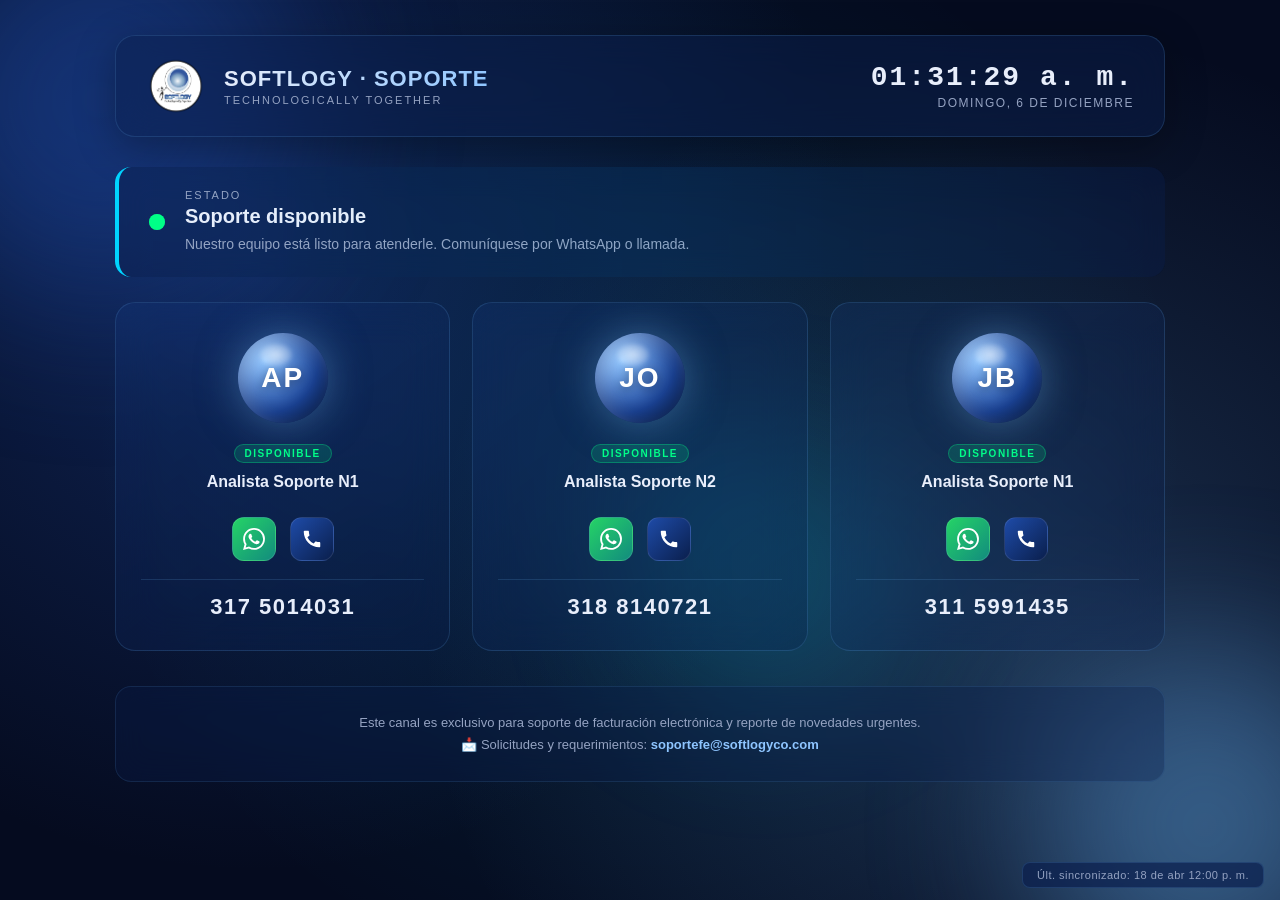
==== commit aa5eca77: "Update index.html" ====
--- a/index.html
+++ b/index.html
@@ -95,31 +95,9 @@
 }
 
 function getTurnoActual() {
-  // Simulación de hora via ?hora=NN (solo modo admin, para pruebas)
-  const params = new URLSearchParams(window.location.search);
-  const horaParam = params.get('hora');
-  let hora;
-  if (ES_ADMIN && horaParam !== null && !isNaN(parseInt(horaParam, 10))) {
-    hora = parseInt(horaParam, 10);
-  } else {
-    hora = new Date().getHours();
-  }
-  if (hora >= 7 && hora < 16) return {
-    tipo: 'diurno',
+  return {
     nombre: 'Soporte disponible',
     mensaje: 'Nuestro equipo est\u00e1 listo para atenderle. Comun\u00edquese por WhatsApp o llamada.',
-    disponible: true
-  };
-  if (hora >= 16 && hora < 22) return {
-    tipo: 'tarde',
-    nombre: 'Soporte disponible',
-    mensaje: 'Estamos atendiendole. Comun\u00edquese con las l\u00edneas habilitadas.',
-    disponible: true
-  };
-  return {
-    tipo: 'noche',
-    nombre: 'Soporte disponible',
-    mensaje: 'Estamos atendiendole. Comun\u00edquese con las l\u00edneas habilitadas.',
     disponible: true
   };
 }
@@ -189,38 +167,88 @@
     turnos = null;
   }
 
-  // Construir set de teléfonos marcados como no disponibles (licencia/permiso) desde turnos.json
-  // Power Automate escribe noDisponible:true/false en cada contacto, según timesOff activo.
-  const telsNoDisp = {};
+  // Construir mapa de teléfono → datos de turno desde turnos.json
+  // Cada contacto ahora tiene: rol, tel, noDisponible, inicio (ISO), fin (ISO)
+  const turnosPorTel = {};
   if (turnos && Array.isArray(turnos.contactos)) {
     turnos.contactos.forEach(function(c) {
-      if (c && c.noDisponible && c.tel) {
-        const telClean = String(c.tel).replace(/\s/g, '');
-        telsNoDisp[telClean] = true;
+      if (c && c.tel) {
+        var telClean = String(c.tel).replace(/\s/g, '');
+        turnosPorTel[telClean] = c;
       }
     });
   }
+
+  // Verificar si una persona está en turno AHORA según inicio/fin de Shifts
+  var ahora = new Date();
+  // Simulación admin
+  if (ES_ADMIN) {
+    var hp = new URLSearchParams(window.location.search).get('hora');
+    if (hp !== null && !isNaN(parseInt(hp, 10))) {
+      ahora = new Date();
+      ahora.setHours(parseInt(hp, 10), 0, 0, 0);
+    }
+  }
+
+  function estaEnTurnoAhora(telRaw) {
+    var telClean = String(telRaw).replace(/\s/g, '');
+    var ct = turnosPorTel[telClean];
+    if (!ct) return false;
+    if (ct.noDisponible) return false;
+    if (ct.inicio && ct.fin) {
+      var ini = new Date(ct.inicio);
+      var fin = new Date(ct.fin);
+      return ahora >= ini && ahora < fin;
+    }
+    // Si no tiene inicio/fin (dato viejo), marcar como disponible por defecto
+    return !ct.noDisponible;
+  }
+
   function estaNoDispPorTel(telRaw) {
-    return telsNoDisp[String(telRaw).replace(/\s/g, '')] === true;
+    var telClean = String(telRaw).replace(/\s/g, '');
+    var ct = turnosPorTel[telClean];
+    return ct && ct.noDisponible === true;
   }
 
   grid.innerHTML = '';
   grid.style.display = '';
   fueraHorario.style.display = 'none';
 
-  if (turno.tipo === 'diurno') {
-    Object.keys(parejas.equipos).forEach(function(nombre) {
-      if (rotacionActual && nombre === rotacionActual.soporte1) return;
-      const persona = parejas.equipos[nombre];
-      if (estaNoDispPorTel(persona.tel)) return; // excluir licencia/permiso activo
+  // Buscar quién está en turno AHORA según Shifts (turnos.json con inicio/fin)
+  var enTurnoAhora = [];
+  Object.keys(parejas.equipos).forEach(function(nombre) {
+    var persona = parejas.equipos[nombre];
+    if (estaEnTurnoAhora(persona.tel)) {
+      enTurnoAhora.push(nombre);
+    }
+  });
+
+  var diaSemana = ahora.getDay(); // 0=dom, 6=sab
+  var esFinDeSemana = (diaSemana === 0 || diaSemana === 6);
+
+  if (enTurnoAhora.length > 0) {
+    // HAY turnos activos en Shifts: mostrar a quienes están en turno ahora
+    enTurnoAhora.forEach(function(nombre) {
+      var persona = parejas.equipos[nombre];
       grid.appendChild(crearTarjeta(nombre, persona.tel, persona.rol, 'Disponible', false, persona.cod));
     });
 
+    // Lunes a viernes: si hay pocos en turno (1-2), mostrar respaldo de rotación
+    if (!esFinDeSemana && enTurnoAhora.length <= 2 && rotacionActual) {
+      var s2 = rotacionActual.soporte2;
+      if (s2 && parejas.equipos[s2]
+          && enTurnoAhora.indexOf(s2) === -1
+          && !estaNoDispPorTel(parejas.equipos[s2].tel)) {
+        grid.appendChild(crearTarjeta(s2, parejas.equipos[s2].tel, parejas.equipos[s2].rol, 'Respaldo', true, parejas.equipos[s2].cod));
+      }
+    }
+
   } else {
-    // Tarde (16-22) y Noche (22-7): soporte1 (en turno) + soporte2 (respaldo) segun rotacion
+    // NO hay turnos activos en Shifts (ej: noche, madrugada)
+    // Fallback a rotación semanal: soporte1 + soporte2 cubren
     if (rotacionActual) {
-      const s1 = rotacionActual.soporte1;
-      const s2 = rotacionActual.soporte2;
+      var s1 = rotacionActual.soporte1;
+      var s2 = rotacionActual.soporte2;
       if (s1 && parejas.equipos[s1] && !estaNoDispPorTel(parejas.equipos[s1].tel)) {
         grid.appendChild(crearTarjeta(s1, parejas.equipos[s1].tel, parejas.equipos[s1].rol, 'Disponible', false, parejas.equipos[s1].cod));
       }
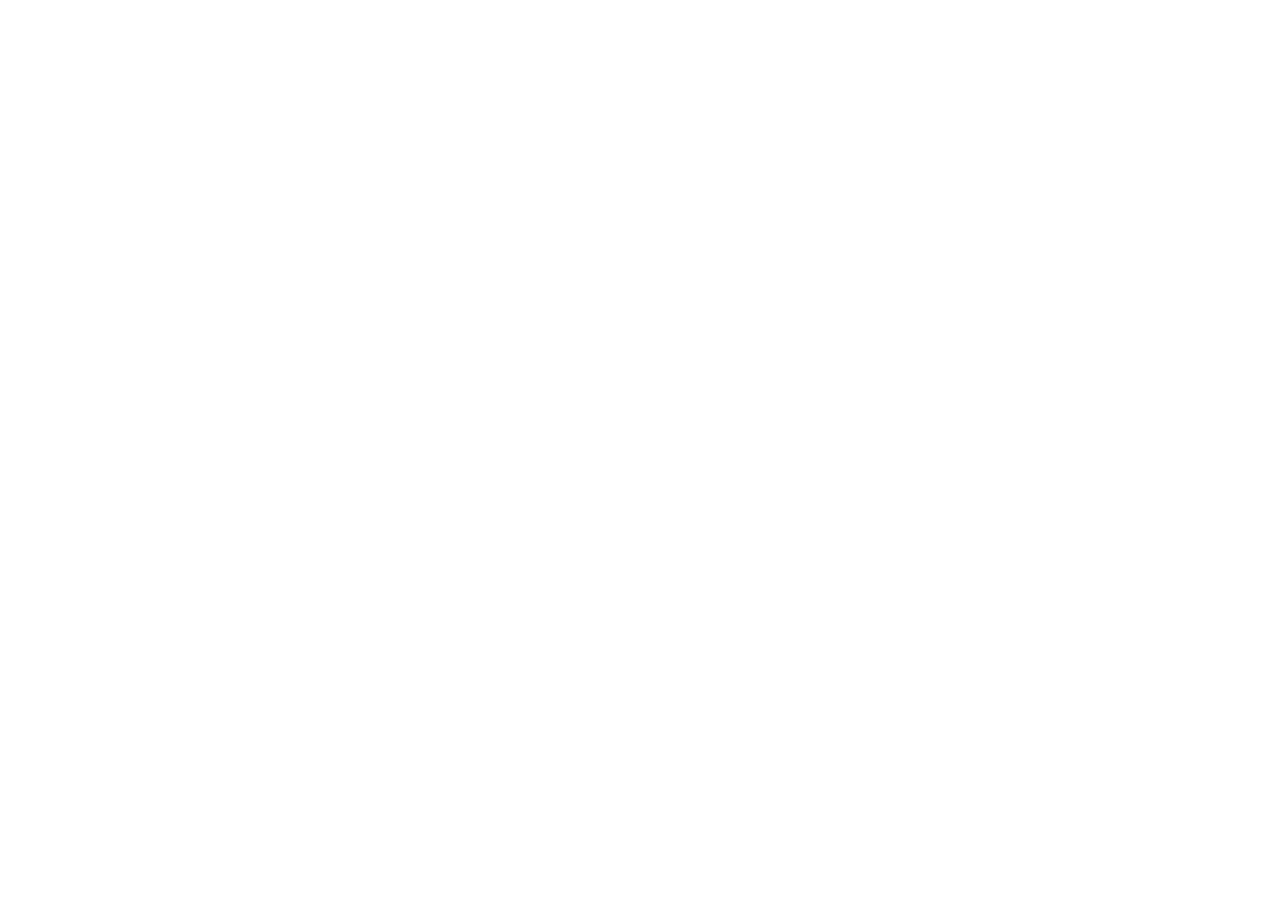
==== commit 36998025: "Redirect support site to availability page" ====
--- a/index.html
+++ b/index.html
@@ -3,8 +3,12 @@
 <head>
 <meta charset="UTF-8">
 <meta name="viewport" content="width=device-width, initial-scale=1.0">
+<meta http-equiv="refresh" content="0; url=https://micro.softlogydesk.com/soporte/disponibilidad">
 <title>Softlogy - Soporte Técnico</title>
 <link rel="stylesheet" href="styles.css">
+<script>
+  window.location.replace('https://micro.softlogydesk.com/soporte/disponibilidad');
+</script>
 </head>
 <body>
 <div class="orb o1"></div>
